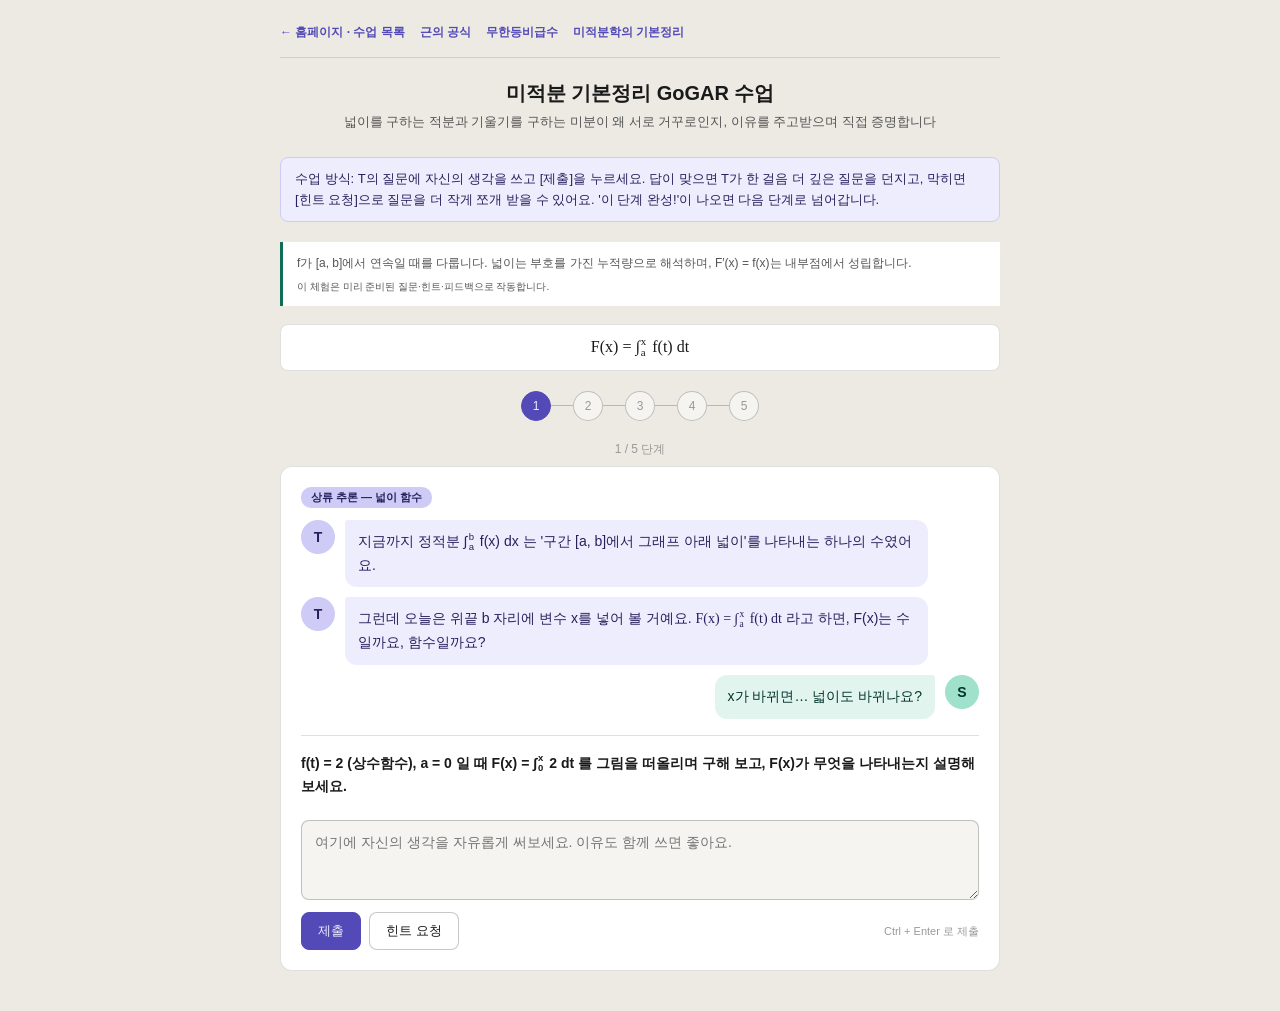
==== gogar/ftc-lesson.html @ f4db6a4e "Add series and calculus GoGAR lessons Keep the quadratic formula and replace the AM-GM homepage case" ====
<!DOCTYPE html>
<html lang="ko">
<head>
<meta charset="UTF-8">
<meta http-equiv="Content-Type" content="text/html; charset=UTF-8">
<meta name="viewport" content="width=device-width, initial-scale=1.0">
<title>&#xBBF8;&#xC801;&#xBD84; &#xAE30;&#xBCF8;&#xC815;&#xB9AC; GoGAR</title>
<style>
*{box-sizing:border-box;margin:0;padding:0}
:root{
--bg:#fff;--bg2:#f5f4f0;--bg3:#eceae3;
--text:#1a1a1a;--text2:#555;--text3:#999;
--b:rgba(0,0,0,.12);--b2:rgba(0,0,0,.22);
--p0:#EEEDFE;--p1:#CECBF6;--p2:#534AB7;--p3:#26215C;
--t0:#E1F5EE;--t1:#9FE1CB;--t2:#0F6E56;--t3:#04342C;
--c0:#FAECE7;--c1:#F5C4B3;--c2:#993C1D;
--a0:#FAEEDA;--a1:#FAC775;--a2:#633806;
--r:8px;--rl:12px
}
@media(prefers-color-scheme:dark){
:root{
--bg:#1e1e1e;--bg2:#2a2a2a;--bg3:#333;
--text:#f0f0f0;--text2:#aaa;--text3:#666;
--b:rgba(255,255,255,.1);--b2:rgba(255,255,255,.22);
--p0:#26215C;--p1:#3C3489;--p2:#AFA9EC;--p3:#EEEDFE;
--t0:#04342C;--t1:#085041;--t2:#5DCAA5;--t3:#E1F5EE;
--c0:#4A1B0C;--c1:#712B13;--c2:#F0997B;
--a0:#412402;--a1:#633806;--a2:#FAC775
}}
body{font-family:-apple-system,BlinkMacSystemFont,'Segoe UI','Apple SD Gothic Neo','Malgun Gothic',sans-serif;background:var(--bg3);color:var(--text);min-height:100vh;padding:1.5rem 1rem}
.wrap{max-width:720px;margin:0 auto}
.site-links{display:flex;flex-wrap:wrap;gap:8px 15px;padding:0 0 16px;margin-bottom:22px;border-bottom:1px solid var(--b);font-size:12px}
.site-links a{color:var(--p2);text-decoration:none;font-weight:600}
.site-links a:hover{text-decoration:underline}
.lesson-context{margin-bottom:18px;padding:11px 14px;border-left:3px solid var(--t2);background:var(--bg);color:var(--text2);font-size:12px;line-height:1.7}
.lesson-context small{display:block;margin-top:5px;color:var(--text2)}
.hdr{text-align:center;margin-bottom:1.5rem}
.hdr h1{font-size:20px;font-weight:600}
.hdr p{font-size:13px;color:var(--text2);margin-top:5px;line-height:1.6}
.info{background:var(--p0);border:.5px solid var(--p1);border-radius:var(--r);padding:10px 14px;margin-bottom:1.25rem;font-size:13px;color:var(--p3);line-height:1.65}
.fbox{background:var(--bg);border:.5px solid var(--b);border-radius:var(--r);padding:11px 14px;margin-bottom:1.25rem;text-align:center;font-size:16px;font-family:'Cambria Math','STIX Two Math','Times New Roman',serif;color:var(--text)}
.snav{display:flex;margin-bottom:1.25rem;justify-content:center;align-items:center}
.sdot{width:30px;height:30px;border-radius:50%;border:.5px solid var(--b2);display:flex;align-items:center;justify-content:center;font-size:12px;color:var(--text3);background:var(--bg2);flex-shrink:0;transition:all .2s}
.sdot.cur{background:#534AB7;color:#EEEDFE;border-color:#534AB7}
.sdot.done{background:#0F6E56;color:#E1F5EE;border-color:#0F6E56;cursor:pointer}
.sline{width:22px;height:1px;background:var(--b2)}
.sbadge{font-size:12px;color:var(--text3);text-align:center;margin-bottom:.5rem}
.card{background:var(--bg);border:.5px solid var(--b);border-radius:var(--rl);padding:1.25rem;margin-bottom:1rem}
.tag{display:inline-block;font-size:11px;padding:3px 10px;border-radius:10px;margin-bottom:12px;font-weight:600}
.up{background:var(--p1);color:var(--p3)}
.dn{background:var(--t1);color:var(--t3)}
.ic{background:var(--c1);color:var(--c2)}
.en{background:var(--a1);color:var(--a2)}
.brow{display:flex;gap:10px;align-items:flex-start;margin-bottom:10px}
.brow.r{flex-direction:row-reverse}
.av{width:34px;height:34px;border-radius:50%;display:flex;align-items:center;justify-content:center;font-size:14px;font-weight:700;flex-shrink:0}
.av.t{background:var(--p1);color:var(--p3)}
.av.s{background:var(--t1);color:var(--t3)}
.bb{max-width:86%;padding:10px 13px;border-radius:12px;font-size:14px;line-height:1.7}
.bb.t{background:var(--p0);color:var(--p3);border-top-left-radius:3px}
.bb.s{background:var(--t0);color:var(--t3);border-top-right-radius:3px}
.m{font-family:'Cambria Math','STIX Two Math','Times New Roman',serif;white-space:nowrap}
.ig{display:inline-flex;align-items:center;white-space:nowrap}
.lim{display:inline-flex;flex-direction:column;font-size:.68em;line-height:1.05;margin:0 2px 0 1px;text-align:left}
hr{border:none;border-top:.5px solid var(--b);margin:1rem 0}
.ql{font-size:14px;font-weight:600;color:var(--text);margin-bottom:10px;line-height:1.65}
.clog{display:flex;flex-direction:column;gap:10px;margin-bottom:12px}
.cm{display:flex;gap:8px;align-items:flex-start}
.cm.me{flex-direction:row-reverse}
.cav{width:30px;height:30px;border-radius:50%;display:flex;align-items:center;justify-content:center;font-size:12px;font-weight:700;flex-shrink:0}
.cav.ai{background:var(--p1);color:var(--p3)}
.cav.me{background:var(--t1);color:var(--t3)}
.cb{max-width:86%;padding:9px 13px;border-radius:11px;font-size:13.5px;line-height:1.7;white-space:pre-wrap}
.cb.ai{background:var(--p0);color:var(--p3);border-top-left-radius:3px}
.cb.me{background:var(--t0);color:var(--t3);border-top-right-radius:3px}
.cb.ok{background:var(--t0);color:var(--t2);border:.5px solid var(--t1);border-top-left-radius:3px}
.cb.partial{background:var(--a0);color:var(--a2);border:.5px solid var(--a1);border-top-left-radius:3px}
.cb.miss{background:var(--c0);color:var(--c2);border:.5px solid var(--c1);border-top-left-radius:3px}
.cb.hint{background:var(--bg2);color:var(--text);border:.5px dashed var(--b2);border-top-left-radius:3px}
.cb.typing{color:var(--text3);background:var(--bg2)}
.phase{font-size:12px;color:var(--text3);margin:4px 0 8px}
textarea{width:100%;min-height:80px;font-size:14px;font-family:inherit;color:var(--text);background:var(--bg2);border:.5px solid var(--b2);border-radius:var(--r);padding:10px 13px;resize:vertical;line-height:1.6}
textarea:focus{outline:none;border-color:#7F77DD;box-shadow:0 0 0 2px rgba(83,74,183,.12)}
.brow2{display:flex;gap:8px;margin-top:8px;flex-wrap:wrap;align-items:center}
.kbd{font-size:11px;color:var(--text3);margin-left:auto}
.btn{border:.5px solid var(--b2);border-radius:var(--r);padding:9px 16px;font-size:13px;font-family:inherit;cursor:pointer;transition:all .15s}
.btn:disabled{opacity:.45;cursor:default}
.bp{background:#534AB7;color:#EEEDFE;border-color:#534AB7}
.bp:hover:not(:disabled){background:#3C3489}
.bs{background:var(--bg);color:var(--text)}
.bs:hover:not(:disabled){background:var(--bg2)}
.nrow{margin-top:.25rem;margin-bottom:1rem;display:none;justify-content:flex-end}
.nrow.show{display:flex}
.sum{background:var(--bg);border:.5px solid var(--b);border-radius:var(--rl);padding:1.5rem}
.sum h2{font-size:17px;font-weight:600;margin-bottom:1rem}
.ff{text-align:center;margin:1rem 0 1.25rem;padding:14px;background:var(--p0);border-radius:var(--r);font-size:17px;font-family:'Cambria Math','STIX Two Math','Times New Roman',serif;color:var(--p3);border:.5px solid var(--p1);line-height:1.8}
.si{display:flex;gap:10px;margin-bottom:12px;align-items:flex-start}
.si .tag{flex-shrink:0;margin-bottom:0;min-width:96px;text-align:center}
.st{font-size:13.5px;line-height:1.7}
.note{margin-top:1rem;padding:12px 14px;background:var(--bg2);border-radius:var(--r);border:.5px solid var(--b);font-size:13px;color:var(--text2);line-height:1.7}
.again{margin-top:1rem;display:flex;justify-content:center}
@media(max-width:480px){.si{flex-direction:column;gap:4px}.bb,.cb{max-width:92%}}
</style>
</head>
<body>
<div class="wrap">
<nav class="site-links" aria-label="GoGAR 수업 이동"><a href="index.html#lessons">← 홈페이지 · 수업 목록</a><a href="lesson.html">근의 공식</a><a href="series-lesson.html">무한등비급수</a><a href="ftc-lesson.html">미적분학의 기본정리</a></nav>
<div class="hdr"><h1 id="title"></h1><p id="subtitle"></p></div>
<div class="info" id="info"></div>
<div class="lesson-context">f가 [a, b]에서 연속일 때를 다룹니다. 넓이는 부호를 가진 누적량으로 해석하며, F′(x) = f(x)는 내부점에서 성립합니다.<small>이 체험은 미리 준비된 질문·힌트·피드백으로 작동합니다.</small></div>
<div class="fbox" id="fdisp"></div>
<div class="snav" id="snav"></div>
<div id="main"></div>
</div>
<script>
var T={
title:"\uBBF8\uC801\uBD84 \uAE30\uBCF8\uC815\uB9AC GoGAR \uC218\uC5C5",
subtitle:"\uB113\uC774\uB97C \uAD6C\uD558\uB294 \uC801\uBD84\uACFC \uAE30\uC6B8\uAE30\uB97C \uAD6C\uD558\uB294 \uBBF8\uBD84\uC774 \uC65C \uC11C\uB85C \uAC70\uAFB8\uB85C\uC778\uC9C0, \uC774\uC720\uB97C \uC8FC\uACE0\uBC1B\uC73C\uBA70 \uC9C1\uC811 \uC99D\uBA85\uD569\uB2C8\uB2E4",
info:"\uC218\uC5C5 \uBC29\uC2DD: T\uC758 \uC9C8\uBB38\uC5D0 \uC790\uC2E0\uC758 \uC0DD\uAC01\uC744 \uC4F0\uACE0 [\uC81C\uCD9C]\uC744 \uB204\uB974\uC138\uC694. \uB2F5\uC774 \uB9DE\uC73C\uBA74 T\uAC00 \uD55C \uAC78\uC74C \uB354 \uAE4A\uC740 \uC9C8\uBB38\uC744 \uB358\uC9C0\uACE0, \uB9C9\uD788\uBA74 [\uD78C\uD2B8 \uC694\uCCAD]\uC73C\uB85C \uC9C8\uBB38\uC744 \uB354 \uC791\uAC8C \uCABC\uAC1C \uBC1B\uC744 \uC218 \uC788\uC5B4\uC694. '\uC774 \uB2E8\uACC4 \uC644\uC131!'\uC774 \uB098\uC624\uBA74 \uB2E4\uC74C \uB2E8\uACC4\uB85C \uB118\uC5B4\uAC11\uB2C8\uB2E4.",
final:"d/dx \u222B[a,x] f(t) dt = f(x)<br>\u222B[a,b] f(x) dx = G(b) \u2212 G(a)<br><span style=\"font-size:14px\">(f\uB294 \uC5F0\uC18D\uD568\uC218, G\uB294 f\uC758 \uC784\uC758\uC758 \uBD80\uC815\uC801\uBD84)</span>",
note:"\uC774 \uC218\uC5C5\uC758 \uB300\uD654 \uC790\uCCB4\uAC00 GoGAR(\uC774\uC720\uB97C \uC8FC\uACE0\uBC1B\uB294 \uAC8C\uC784)\uC600\uC5B4\uC694. \uB113\uC774 \uD568\uC218\uB77C\uB294 \uC815\uC758\uC5D0\uC11C \uCD9C\uBC1C\uD558\uACE0(\uC0C1\uB958 \uCD94\uB860), \uB760\uC758 \uB113\uC774\uC640 \uADF9\uD55C\uC73C\uB85C F\u2032(x) = f(x)\uB97C \uC774\uB04C\uC5B4\uB0B4\uACE0(\uD558\uB958 \uCD94\uB860), \uADF8\uB7F4\uB4EF\uD558\uC9C0\uB9CC \uD2C0\uB9B0 \uACC4\uC0B0\uC744 \uAC00\uB824\uB0B4\uACE0(\uC591\uB9BD \uBD88\uAC00\uB2A5), \uC6B0\uB9AC\uAC00 \uB298 \uC4F0\uB358 'G(b) \u2212 G(a)' \uACC4\uC0B0\uC774 \uC65C \uC815\uB2F9\uD55C\uC9C0 \uC2A4\uC2A4\uB85C \uC124\uBA85\uD558\uB294(\uC790\uACA9 \uBD80\uC5EC) \uACFC\uC815 \uC804\uCCB4\uAC00 \uC218\uD559\uC801 \uC774\uD574\uC758 \uC99D\uAC70\uC785\uB2C8\uB2E4.",
steps:[

/* ---------- 1 ---------- */
{tag:"up",tagTxt:"\uC0C1\uB958 \uCD94\uB860 \u2014 \uB113\uC774 \uD568\uC218",
formula:"F(x) = \u222B[a,x] f(t) dt",
bubbles:[
{r:"t",txt:"\uC9C0\uAE08\uAE4C\uC9C0 \uC815\uC801\uBD84 \u222B[a,b] f(x) dx \uB294 '\uAD6C\uAC04 [a, b]\uC5D0\uC11C \uADF8\uB798\uD504 \uC544\uB798 \uB113\uC774'\uB97C \uB098\uD0C0\uB0B4\uB294 \uD558\uB098\uC758 \uC218\uC600\uC5B4\uC694."},
{r:"t",txt:"\uADF8\uB7F0\uB370 \uC624\uB298\uC740 \uC704\uB05D b \uC790\uB9AC\uC5D0 \uBCC0\uC218 x\uB97C \uB123\uC5B4 \uBCFC \uAC70\uC608\uC694. <span class='m'>F(x) = \u222B[a,x] f(t) dt</span> \uB77C\uACE0 \uD558\uBA74, F(x)\uB294 \uC218\uC77C\uAE4C\uC694, \uD568\uC218\uC77C\uAE4C\uC694?"},
{r:"s",txt:"x\uAC00 \uBC14\uB00C\uBA74\u2026 \uB113\uC774\uB3C4 \uBC14\uB00C\uB098\uC694?"}],
q:"f(t) = 2 (\uC0C1\uC218\uD568\uC218), a = 0 \uC77C \uB54C F(x) = \u222B[0,x] 2 dt \uB97C \uADF8\uB9BC\uC744 \uB5A0\uC62C\uB9AC\uBA70 \uAD6C\uD574 \uBCF4\uACE0, F(x)\uAC00 \uBB34\uC5C7\uC744 \uB098\uD0C0\uB0B4\uB294\uC9C0 \uC124\uBA85\uD574\uBCF4\uC138\uC694.",
good:{need:2,groups:[
 {kw:["2x","2*x","x*2","2\uBC30"],
  lack:"F(x)\uAC00 \uBB34\uC5C7\uC744 \uB73B\uD558\uB294\uC9C0\uB294 \uC798 \uC124\uBA85\uD588\uC5B4\uC694. \uADF8\uB7FC f(t) = 2\uC77C \uB54C 0\uBD80\uD130 x\uAE4C\uC9C0\uC758 \uB113\uC774\uB97C \uC9C1\uC811 \uC2DD\uC73C\uB85C \uAD6C\uD558\uBA74 \uC5BC\uB9C8\uC778\uAC00\uC694? (\uAC00\uB85C x, \uC138\uB85C 2\uC778 \uC9C1\uC0AC\uAC01\uD615!)"},
 {kw:["\uB113\uC774","\uBA74\uC801","x\uAE4C\uC9C0","x\uC5D0\uB530\uB77C","x\uAC00\uBCC0","x\uAC00\uBC14\uB00C","\uD568\uC218","\uC9C1\uC0AC\uAC01\uD615","\uB204\uC801"],
  lack:"F(x) = 2x \uACC4\uC0B0\uC740 \uB9DE\uC544\uC694! \uADF8\uB7F0\uB370 \uC774 2x\uB294 \uADF8\uB9BC\uC5D0\uC11C \uBB34\uC5C7\uC744 \uB73B\uD558\uB098\uC694? \uADF8\uB9AC\uACE0 x\uAC00 \uBC14\uB00C\uBA74 F(x)\uB294 \uC5B4\uB5BB\uAC8C \uB418\uB098\uC694?"}],
 ok:"\uC815\uD655\uD574\uC694! F(x) = 2x \uC774\uACE0, F(x)\uB294 'a\uBD80\uD130 x\uAE4C\uC9C0 \uADF8\uB798\uD504 \uC544\uB798 \uB113\uC774'\uB97C x\uC5D0 \uB530\uB77C \uC54C\uB824 \uC8FC\uB294 <b>\uB113\uC774 \uD568\uC218</b>\uC608\uC694."},
miss:["y = 2 \uADF8\uB798\uD504\uB97C \uADF8\uB824 \uBCF4\uC138\uC694. t = 0\uBD80\uD130 t = x\uAE4C\uC9C0 \uADF8\uB798\uD504 \uC544\uB798 \uBD80\uBD84\uC740 \uC5B4\uB5A4 \uB3C4\uD615\uC774\uC8E0? \uAC00\uB85C\uC640 \uC138\uB85C\uB294?",
"x = 1\uC774\uBA74 \uB113\uC774\uB294? x = 3\uC774\uBA74? x\uAC00 \uBC14\uB014 \uB54C\uB9C8\uB2E4 \uB113\uC774\uAC00 \uB2EC\uB77C\uC9C4\uB2E4\uBA74, F\uB294 x\uC758 \uBB34\uC5C7\uC774\uB77C\uACE0 \uD560 \uC218 \uC788\uC744\uAE4C\uC694?"],
hints:["\uC791\uC740 \uC9C8\uBB38 1: y = 2 \uADF8\uB798\uD504 \uC544\uB798, t = 0\uBD80\uD130 t = 1\uAE4C\uC9C0\uC758 \uB113\uC774\uB294? t = 3\uAE4C\uC9C0\uB294?",
"\uC791\uC740 \uC9C8\uBB38 2: \uADF8\uB807\uB2E4\uBA74 t = 0\uBD80\uD130 t = x\uAE4C\uC9C0\uC758 \uB113\uC774\uB294 x\uB97C \uC368\uC11C \uC5B4\uB5BB\uAC8C \uB098\uD0C0\uB0BC\uAE4C\uC694?",
"\uC791\uC740 \uC9C8\uBB38 3: \uADF8 \uAC12\uC740 x\uAC00 \uBC14\uB00C\uBA74 \uD568\uAED8 \uBC14\uB00C\uB098\uC694? \uADF8\uB807\uB2E4\uBA74 F\uB294 x\uC758 \u25CB\u25CB\uC608\uC694. \uADF8\uB9AC\uACE0 \uADF8 \uAC12\uC740 \uADF8\uB9BC\uC5D0\uC11C \uBB34\uC5C7\uC774\uC8E0?"],
follow:{q:"\uADF8\uB7F0\uB370 F(x) = 2x \uB97C \uBBF8\uBD84\uD558\uBA74 \uBB34\uC5C7\uC774 \uB098\uC624\uB098\uC694? \uC6D0\uB798 \uD568\uC218 f\uC640 \uBE44\uAD50\uD558\uBA74 \uBB54\uAC00 \uB208\uC5D0 \uB744\uC9C0 \uC54A\uB098\uC694?",
 need:1,groups:[{kw:["2","f(x)","f\uC640\uAC19","\uC6D0\uB798\uD568\uC218","\uAC19\uB2E4","\uAC19\uC544","\uB611\uAC19"]}],
 ok:"\uBC14\uB85C \uADF8\uAC70\uC608\uC694! F\u2032(x) = 2 = f(x). \uB113\uC774 \uD568\uC218\uB97C \uBBF8\uBD84\uD588\uB354\uB2C8 \uC6D0\uB798 \uD568\uC218\uAC00 \uB098\uC654\uC5B4\uC694. \uC6B0\uC5F0\uC77C\uAE4C\uC694? \uB2E4\uC74C \uB2E8\uACC4\uBD80\uD130 \uC774 '\uC6B0\uC5F0'\uC774 \uC5B8\uC81C\uB098 \uC131\uB9BD\uD558\uB294 \uC774\uC720\uB97C \uCC3E\uC544\uBCFC\uAC8C\uC694.",
 miss:"F(x) = 2x \uB97C x\uC5D0 \uB300\uD574 \uBBF8\uBD84\uD558\uBA74 \uC5BC\uB9C8\uC778\uAC00\uC694? \uADF8 \uAC12\uC744 f(t) = 2 \uC640 \uBE44\uAD50\uD574 \uBCF4\uC138\uC694."},
sum:"F(x) = \u222B[a,x] f(t) dt \uB294 x\uC5D0 \uB530\uB77C \uBCC0\uD558\uB294 <b>\uB113\uC774 \uD568\uC218</b>. f = 2\uC77C \uB54C F(x) = 2x, F\u2032(x) = 2 = f(x)."},

/* ---------- 2 ---------- */
{tag:"up",tagTxt:"\uC0C1\uB958 \uCD94\uB860 \u2014 \uB113\uC774\uC758 \uC99D\uAC00\uB7C9",
formula:"F(x + h) \u2212 F(x) = ?",
bubbles:[
{r:"t",txt:"F\u2032(x)\uAC00 f(x)\uC640 \uAC19\uC740 \uC774\uC720\uB97C \uCC3E\uC73C\uB824\uBA74 \uBBF8\uBD84\uC758 \uC815\uC758\uB85C \uB3CC\uC544\uAC00\uC57C \uD574\uC694. <span class='m'>F\u2032(x) = lim<sub>h\u21920</sub> [F(x + h) \u2212 F(x)] / h</span> \uC600\uC8E0."},
{r:"t",txt:"\uADF8\uB7EC\uB2C8\uAE4C \uBD84\uC790 F(x + h) \u2212 F(x) \uAC00 \uBB34\uC5C7\uC778\uC9C0\uBD80\uD130 \uC54C\uC544\uC57C \uD574\uC694. F(x + h)\uB294 a\uBD80\uD130 x + h\uAE4C\uC9C0\uC758 \uB113\uC774, F(x)\uB294 a\uBD80\uD130 x\uAE4C\uC9C0\uC758 \uB113\uC774\uC608\uC694."}],
q:"F(x + h) \u2212 F(x) \uB294 \uADF8\uB9BC\uC5D0\uC11C \uC5B4\uB5A4 \uBD80\uBD84\uC758 \uB113\uC774\uC778\uC9C0, \uC815\uC801\uBD84 \uAE30\uD638\uB85C\uB294 \uC5B4\uB5BB\uAC8C \uC4F8 \uC218 \uC788\uB294\uC9C0 \uC124\uBA85\uD574\uBCF4\uC138\uC694. (h > 0 \uC774\uB77C\uACE0 \uC0DD\uAC01\uD558\uC138\uC694.)",
good:{need:2,groups:[
 {kw:["x\uBD80\uD130x+h","x\uC5D0\uC11Cx+h","x~x+h","[x,x+h]","x\uC640x+h\uC0AC\uC774","x,x+h","x\uC5D0\uC11C\uBD80\uD130x+h","x+h\uAE4C\uC9C0","x\uC5D0\uC11Cx+h\uAE4C\uC9C0","\u222B[x,x+h]","\uD3EDh","\uD3ED\uC774h","\uB108\uBE44h","\uB108\uBE44\uAC00h","\uAC00\uB85Ch","\uAC00\uB85C\uAC00h"],
  lack:"\uB113\uC774\uC758 '\uCC28\uC774'\uB77C\uB294 \uAC74 \uB9DE\uC544\uC694. \uADF8 \uCC28\uC774\uB294 \uC815\uD655\uD788 t\uAC00 \uC5B4\uB514\uBD80\uD130 \uC5B4\uB514\uAE4C\uC9C0\uC778 \uBD80\uBD84\uC778\uAC00\uC694?"},
 {kw:["\uB113\uC774","\uBA74\uC801","\uB760","\uC870\uAC01","\uC9C1\uC0AC\uAC01\uD615","\uCC28\uC774","\uC99D\uAC00","\uB298\uC5B4\uB09C","\uBD80\uBD84"],
  lack:"\uAD6C\uAC04\uC740 \uC815\uD655\uD574\uC694! \uADF8 \uAD6C\uAC04\uC5D0\uC11C \uC774 \uAC12\uC774 \uADF8\uB9BC\uC758 \uBB34\uC5C7(\uADF8\uB798\uD504 \uC544\uB798 \u25CB\u25CB)\uC778\uC9C0\uB3C4 \uD568\uAED8 \uB9D0\uD574\uBCF4\uC138\uC694."}],
 ok:"\uD6CC\uB96D\uD574\uC694! <span class='m'>F(x + h) \u2212 F(x) = \u222B[x,x+h] f(t) dt</span>, \uC989 x\uBD80\uD130 x + h\uAE4C\uC9C0 \uD3ED\uC774 h\uC778 \uC587\uC740 \uB760\uC758 \uB113\uC774\uC608\uC694."},
miss:["\uD070 \uB113\uC774(a\uBD80\uD130 x + h\uAE4C\uC9C0)\uC5D0\uC11C \uC791\uC740 \uB113\uC774(a\uBD80\uD130 x\uAE4C\uC9C0)\uB97C \uBE7C\uBA74 \uC5B4\uB5A4 \uBD80\uBD84\uC774 \uB0A8\uB098\uC694? \uADF8\uB9BC\uC5D0\uC11C \uC0C9\uCE60\uD574 \uBCF4\uC138\uC694.",
"\u222B[a,x+h] f(t) dt = \u222B[a,x] f(t) dt + \u222B[x,x+h] f(t) dt \uB77C\uB294 \uC815\uC801\uBD84\uC758 \uC131\uC9C8\uC744 \uB5A0\uC62C\uB824 \uBCF4\uC138\uC694."],
hints:["\uC791\uC740 \uC9C8\uBB38 1: a\uBD80\uD130 x + h\uAE4C\uC9C0\uC758 \uB113\uC774\uB97C '[a, x] \uBD80\uBD84'\uACFC '\uB098\uBA38\uC9C0 \uBD80\uBD84'\uC73C\uB85C \uB098\uB204\uBA74, \uB098\uBA38\uC9C0 \uBD80\uBD84\uC740 \uC5B4\uB514\uC778\uAC00\uC694?",
"\uC791\uC740 \uC9C8\uBB38 2: \uADF8 \uB098\uBA38\uC9C0 \uBD80\uBD84\uC740 \uAC00\uB85C \uAE38\uC774\uAC00 \uC5BC\uB9C8\uC778 '\uC587\uC740 \uB760'\uC778\uAC00\uC694?",
"\uC791\uC740 \uC9C8\uBB38 3: \uADF8 \uB760\uC758 \uB113\uC774\uB97C \uC815\uC801\uBD84 \uAE30\uD638\uB85C \uC4F0\uBA74 \u222B[?,?] f(t) dt \uC608\uC694. \uC544\uB798\uB05D\uACFC \uC704\uB05D\uC740?"],
follow:{q:"\uADF8\uB7EC\uBA74 [F(x + h) \u2212 F(x)] / h \uB294 '\uB760\uC758 \uB113\uC774 \u00F7 \uB760\uC758 \uD3ED'\uC774\uC5D0\uC694. \uB113\uC774\uB97C \uD3ED\uC73C\uB85C \uB098\uB208 \uAC12\uC740 \uADF8 \uB760\uB97C \uAC19\uC740 \uB113\uC774\uC758 \uC9C1\uC0AC\uAC01\uD615\uC73C\uB85C \uBC14\uAFC0 \uB54C \uBB34\uC5C7\uC5D0 \uD574\uB2F9\uD560\uAE4C\uC694?",
 need:1,groups:[{kw:["\uB192\uC774","\uC138\uB85C","\uD3C9\uADE0","f(x)","\uD568\uC22B\uAC12","\uD568\uC218\uAC12"]}],
 ok:"\uB9DE\uC544\uC694! \uB113\uC774 \u00F7 \uD3ED = <b>\uD3C9\uADE0 \uB192\uC774</b>\uC608\uC694. \uC774\uC81C \uC9C8\uBB38\uC740 'h \u2192 0 \uC77C \uB54C \uC774 \uD3C9\uADE0 \uB192\uC774\uAC00 \uC5B4\uB514\uB85C \uAC00\uB294\uAC00'\uB85C \uBC14\uB00C\uC5C8\uC5B4\uC694.",
 miss:"\uC9C1\uC0AC\uAC01\uD615\uC758 \uB113\uC774 = \uAC00\uB85C \u00D7 \uC138\uB85C \uC608\uC694. \uB113\uC774\uB97C \uAC00\uB85C(\uD3ED h)\uB85C \uB098\uB204\uBA74 \uBB34\uC5C7\uC774 \uB098\uC624\uC8E0?"},
sum:"F(x + h) \u2212 F(x) = \u222B[x,x+h] f(t) dt (\uD3ED h\uC778 \uB760\uC758 \uB113\uC774). \uC774\uB97C h\uB85C \uB098\uB204\uBA74 \uB760\uC758 <b>\uD3C9\uADE0 \uB192\uC774</b>."},

/* ---------- 3 ---------- */
{tag:"dn",tagTxt:"\uD558\uB958 \uCD94\uB860 \u2014 \uB760\uB97C \uD55C\uC5C6\uC774 \uC587\uAC8C",
formula:"F\u2032(x) = lim<sub>h\u21920</sub> (1/h) \u222B[x,x+h] f(t) dt",
bubbles:[
{r:"t",txt:"\uAD6C\uAC04 [x, x + h]\uC5D0\uC11C f\uC758 \uCD5C\uC19F\uAC12\uC744 m, \uCD5C\uB313\uAC12\uC744 M\uC774\uB77C \uD574 \uBCFC\uAC8C\uC694. \uADF8\uB7EC\uBA74 \uB760\uC758 \uB113\uC774\uB294 \uB192\uC774 m\uC778 \uC9C1\uC0AC\uAC01\uD615\uBCF4\uB2E4 \uD06C\uAC70\uB098 \uAC19\uACE0, \uB192\uC774 M\uC778 \uC9C1\uC0AC\uAC01\uD615\uBCF4\uB2E4 \uC791\uAC70\uB098 \uAC19\uC544\uC694."},
{r:"t",txt:"\uC2DD\uC73C\uB85C \uC4F0\uBA74 <span class='m'>m\u00B7h \u2264 \u222B[x,x+h] f(t) dt \u2264 M\u00B7h</span>, \uAC01 \uBCC0\uC744 h\uB85C \uB098\uB204\uBA74 <span class='m'>m \u2264 [F(x + h) \u2212 F(x)] / h \u2264 M</span> \uC774\uC5D0\uC694."},
{r:"s",txt:"h\uB97C 0\uC73C\uB85C \uBCF4\uB0B4\uBA74 m\uC774\uB791 M\uC740 \uC5B4\uB5BB\uAC8C \uB418\uB294 \uAC70\uC8E0?"}],
q:"f\uAC00 \uC5F0\uC18D\uD568\uC218\uC77C \uB54C h \u2192 0 \uC774\uBA74 m\uACFC M\uC774 \uC5B4\uB514\uB85C \uAC00\uB294\uC9C0, \uADF8\uB9AC\uACE0 \uADF8 \uACB0\uACFC F\u2032(x)\uAC00 \uBB34\uC5C7\uC774 \uB418\uB294\uC9C0 \uC124\uBA85\uD574\uBCF4\uC138\uC694.",
good:{need:2,groups:[
 {kw:["f(x)\uB85C","f(x)\uC5D0","\uB458\uB2E4f(x)","\uBAA8\uB450f(x)","\uAC19\uC544\uC838","\uAC19\uC544\uC9C0","\uAC19\uC740\uAC12","\uAD6C\uAC04\uC774\uC904","\uD55C\uC810","\uC810x","x\uB85C\uBAA8","\uBAA8\uC778","\uBAA8\uC774"],
  lack:"\uACB0\uB860\uC740 \uB9DE\uC544\uC694. \uADF8\uB7F0\uB370 '\uC65C' \uADF8\uB7F0\uC9C0\uAC00 \uC911\uC694\uD574\uC694. \uAD6C\uAC04 [x, x + h]\uAC00 \uC810\uC810 \uC881\uC544\uC9C0\uBA74 \uADF8 \uC548\uC758 \uCD5C\uC19F\uAC12 m\uACFC \uCD5C\uB313\uAC12 M\uC740 \uAC01\uAC01 \uC5B4\uB5A4 \uAC12\uC5D0 \uAC00\uAE4C\uC6CC\uC9C0\uB098\uC694?"},
 {kw:["f'(x)=f(x)","f'(x)\uB294f(x)","f'(x)\uAC00f(x)","\uBBF8\uBD84\uD558\uBA74f","\uBBF8\uBD84\uACC4\uC218\uB294f","\uB3C4\uD568\uC218\uB294f","\uB07C\uC778","\uB07C\uC5B4","\uC0CC\uB4DC\uC704\uCE58","\uC0AC\uC774\uC5D0","\uC870\uC784"],
  lack:"m\uACFC M\uC774 f(x)\uB85C \uAC04\uB2E4\uB294 \uAC74 \uC815\uD655\uD574\uC694! \uADF8\uB7EC\uBA74 \uADF8 \uB458 \uC0AC\uC774\uC5D0 \uB07C\uC5B4 \uC788\uB294 [F(x + h) \u2212 F(x)] / h \uB294 \uC5B4\uB514\uB85C \uAC08 \uC218\uBC16\uC5D0 \uC5C6\uC8E0? F\u2032(x)\uC5D0 \uB300\uD55C \uACB0\uB860\uAE4C\uC9C0 \uB9D0\uD574 \uBCF4\uC138\uC694."}],
 partial:{kw:["\uC5F0\uC18D","h\u21920","h->0","0\uC73C\uB85C","\uC791\uC544","\uC881\uC544","\uC587\uC544"],msg:"\uC88B\uC740 \uAD00\uCC30\uC774\uC5D0\uC694. \uAD6C\uAC04\uC774 \uC881\uC544\uC9C4\uB2E4\uB294 \uAC74 \uB9DE\uC544\uC694. \uADF8\uB807\uB2E4\uBA74 \uADF8 \uC881\uC740 \uAD6C\uAC04 \uC548\uC758 \uAC00\uC7A5 \uB0AE\uC740 \uB192\uC774 m\uACFC \uAC00\uC7A5 \uB192\uC740 \uB192\uC774 M\uC740 \uACB0\uAD6D \uC5B4\uB5A4 \uD55C \uAC12\uC5D0 \uBAA8\uC774\uAC8C \uB420\uAE4C\uC694?"},
 ok:"\uC644\uBCBD\uD574\uC694! \uAD6C\uAC04\uC774 \uD55C \uC810 x\uB85C \uC904\uC5B4\uB4E4\uBA74 \uC5F0\uC18D\uC131 \uB54C\uBB38\uC5D0 m\uACFC M\uC774 \uBAA8\uB450 f(x)\uB85C \uAC00\uACE0, \uADF8 \uC0AC\uC774\uC5D0 \uB07C\uC778 \uD3C9\uADE0 \uB192\uC774\uB3C4 f(x)\uB85C \uAC08 \uC218\uBC16\uC5D0 \uC5C6\uC5B4\uC694. \uB530\uB77C\uC11C <span class='m'>F\u2032(x) = f(x)</span>!"},
miss:["h\uAC00 \uC544\uC8FC \uC791\uC544\uC9C0\uBA74 \uAD6C\uAC04 [x, x + h]\uB294 \uAC70\uC758 \uC810 x \uD558\uB098\uAC00 \uB3FC\uC694. \uADF8 '\uC810' \uADFC\uCC98\uC5D0\uC11C f\uC758 \uAC12\uC740 \uB300\uB7B5 \uC5BC\uB9C8\uC778\uAC00\uC694?",
"m \u2264 (\uD3C9\uADE0 \uB192\uC774) \u2264 M \uC5D0\uC11C m\uACFC M\uC774 \uAC19\uC740 \uAC12\uC73C\uB85C \uBAA8\uC774\uBA74, \uAC00\uC6B4\uB370 \uAC12\uC740 \uC5B4\uB5BB\uAC8C \uB420\uAE4C\uC694?"],
hints:["\uC791\uC740 \uC9C8\uBB38 1: h\uAC00 0\uC5D0 \uAC00\uAE4C\uC6CC\uC9C0\uBA74 \uAD6C\uAC04 [x, x + h]\uB294 \uC5B4\uB5BB\uAC8C \uB418\uB098\uC694?",
"\uC791\uC740 \uC9C8\uBB38 2: f\uAC00 \uC5F0\uC18D\uC774\uBA74, x\uC5D0 \uC544\uC8FC \uAC00\uAE4C\uC6B4 t\uC5D0\uC11C f(t)\uB294 \uBB34\uC5C7\uC5D0 \uAC00\uAE5D\uB098\uC694? \uADF8\uB807\uB2E4\uBA74 m\uACFC M\uC740?",
"\uC791\uC740 \uC9C8\uBB38 3: m \u2264 [F(x + h) \u2212 F(x)] / h \u2264 M \uC5D0\uC11C \uC591\uCABD\uC774 \uBAA8\uB450 f(x)\uB85C \uAC00\uBA74, \uAC00\uC6B4\uB370\uB294? \uADF8\uAC8C \uBC14\uB85C F\u2032(x)\uC608\uC694."],
follow:{q:"\uADF8\uB7F0\uB370 \uC774 \uB17C\uC99D\uC5D0\uC11C 'f\uAC00 \uC5F0\uC18D'\uC774\uB77C\uB294 \uC870\uAC74\uC740 \uC5B4\uB514\uC5D0 \uC4F0\uC600\uB098\uC694? \uC5F0\uC18D\uC774 \uC544\uB2C8\uB77C\uBA74 \uC5B4\uB5A4 \uBB38\uC81C\uAC00 \uC0DD\uAE38 \uC218 \uC788\uC744\uAE4C\uC694?",
 need:1,groups:[{kw:["m\uACFCm","\uCD5C\uC19F\uAC12","\uCD5C\uB313\uAC12","\uB04A","\uC810\uD504","\uD280","\uBAA8\uC774\uC9C0\uC54A","\uBAA8\uC774\uC9C0\uC54A\uC744","f(x)\uB85C\uAC00\uC9C0\uC54A","f(x)\uB85C\uC548","\uB2E4\uB97C\uC218","\uB2EC\uB77C\uC9C8","\uAC19\uC9C0\uC54A","\uD55C\uAC12\uC73C\uB85C"]}],
 ok:"\uC815\uD655\uD574\uC694! \uC5F0\uC18D\uC131\uC740 'm\uACFC M\uC774 f(x)\uB85C \uBAA8\uC778\uB2E4'\uB294 \uBD80\uBD84\uC5D0 \uC4F0\uC600\uC5B4\uC694. \uADF8\uB798\uD504\uAC00 x\uC5D0\uC11C \uB04A\uACA8 \uC788\uC73C\uBA74 \uC67C\uCABD\uACFC \uC624\uB978\uCABD \uB192\uC774\uAC00 \uB2EC\uB77C\uC11C m\uACFC M\uC774 \uD558\uB098\uC758 \uAC12\uC73C\uB85C \uBAA8\uC774\uC9C0 \uC54A\uC744 \uC218 \uC788\uC5B4\uC694. \uADF8\uB798\uC11C \uC815\uB9AC\uC5D0\uB294 'f\uAC00 \uC5F0\uC18D\uC77C \uB54C'\uB77C\uB294 \uC870\uAC74\uC774 \uBD99\uC2B5\uB2C8\uB2E4.",
 miss:"x\uC5D0\uC11C \uADF8\uB798\uD504\uAC00 \uD22D \uB04A\uACA8 \uC704\uB85C \uC810\uD504\uD55C\uB2E4\uACE0 \uC0C1\uC0C1\uD574 \uBCF4\uC138\uC694. \uADF8\uB54C\uB3C4 x \uADFC\uCC98\uC758 \uCD5C\uC19F\uAC12\uACFC \uCD5C\uB313\uAC12\uC774 \uAC19\uC740 \uAC12\uC73C\uB85C \uBAA8\uC77C\uAE4C\uC694?"},
sum:"m\u00B7h \u2264 \u222B[x,x+h] f \u2264 M\u00B7h \uC5D0\uC11C m \u2264 \uD3C9\uADE0 \uB192\uC774 \u2264 M. f\uAC00 \uC5F0\uC18D\uC774\uBA74 m, M \u2192 f(x) \uC774\uBBC0\uB85C <b>F\u2032(x) = f(x)</b>."},

/* ---------- 4 ---------- */
{tag:"ic",tagTxt:"\uC591\uB9BD \uBD88\uAC00\uB2A5 \u2014 \uC798\uBABB\uB41C \uACC4\uC0B0 \uCC3E\uAE30",
formula:"d/dx \u222B[1,x] t\u00B2 dt = x\u00B2 \u2212 1 ???",
bubbles:[
{r:"s",txt:"3\uB2E8\uACC4 \uACB0\uACFC\uB97C \uD655\uC778\uD574 \uBCF4\uB824\uACE0 \uC9C1\uC811 \uACC4\uC0B0\uD574 \uBD24\uC5B4\uC694. <span class='m'>\u222B[1,x] t\u00B2 dt = x\u00B3/3 \u2212 1/3</span> \uC774\uC796\uC544\uC694."},
{r:"s",txt:"\uADF8\uB7F0\uB370 \uC774\uAC78 \uBBF8\uBD84\uD558\uBA74, \uC704\uB05D x\uB97C \uB123\uC740 \uAC83\uC5D0\uC11C \uC544\uB798\uB05D 1\uC744 \uB123\uC740 \uAC78 \uBE7C\uC57C \uD558\uB2C8\uAE4C <b>x\u00B2 \u2212 1\u00B2 = x\u00B2 \u2212 1</b> \uC774 \uB098\uC640\uC694. 3\uB2E8\uACC4\uB300\uB85C\uB77C\uBA74 f(x) = x\u00B2 \uC774\uC5B4\uC57C \uD558\uB294\uB370, \uACB0\uACFC\uAC00 \uB2EC\uB77C\uC694!"},
{r:"t",txt:"\uB450 \uACB0\uB860 'x\u00B2'\uACFC 'x\u00B2 \u2212 1'\uC740 \uB3D9\uC2DC\uC5D0 \uCC38\uC77C \uC218 \uC5C6\uC5B4\uC694. 3\uB2E8\uACC4 \uC99D\uBA85\uC774 \uD2C0\uB838\uC744\uAE4C\uC694, \uC544\uB2C8\uBA74 \uC774 \uACC4\uC0B0 \uC5B4\uB518\uAC00\uC5D0 \uC798\uBABB\uC774 \uC788\uC744\uAE4C\uC694?"}],
q:"x\u00B3/3 \u2212 1/3 \uC744 \uBBF8\uBD84\uD558\uB294 \uACFC\uC815\uC5D0\uC11C \uBB34\uC5C7\uC774 \uC798\uBABB\uB418\uC5C8\uB294\uC9C0, \uC544\uB798\uB05D 1\uC774 \uBBF8\uBD84 \uACB0\uACFC\uC5D0 \uC601\uD5A5\uC744 \uC8FC\uB294\uC9C0 \uC124\uBA85\uD574\uBCF4\uC138\uC694.",
good:{need:2,groups:[
 {kw:["\uC0C1\uC218","-1/3","1/3","\uBBF8\uBD84\uD558\uBA740","0\uC774\uB41C","0\uC774\uB418","0\uC774\uB2E4","0\uC774\uC57C","\uC5C6\uC5B4\uC9C4","\uC0AC\uB77C"],
  lack:"x\u00B2 \u2212 1 \uC774 \uD2C0\uB838\uB2E4\uB294 \uD310\uB2E8\uC740 \uB9DE\uC544\uC694. \uADF8\uB7FC x\u00B3/3 \u2212 1/3 \uC744 \uC2E4\uC81C\uB85C \uD55C \uD56D\uC529 \uBBF8\uBD84\uD574 \uBCF4\uC138\uC694. \u22121/3 \uC740 \uBBF8\uBD84\uD558\uBA74 \uBB34\uC5C7\uC774 \uB418\uB098\uC694?"},
 {kw:["x^2","f(x)","\uD63C\uB3D9","\uD5F7\uAC08","\uC11E","\uB300\uC785","\uB123\uACE0\uBE7C","\uB123\uC5B4\uC11C\uBE7C","\uB450\uBC88","\uC815\uC801\uBD84\uACC4\uC0B0","\uC815\uC801\uBD84\uC744\uACC4\uC0B0"],
  lack:"\u22121/3 \uC774 \uC0C1\uC218\uB77C\uC11C \uBBF8\uBD84\uD558\uBA74 0\uC774 \uB41C\uB2E4\uB294 \uAC74 \uC815\uD655\uD574\uC694! \uADF8\uB7FC \uC62C\uBC14\uB978 \uBBF8\uBD84 \uACB0\uACFC\uB294 \uBB34\uC5C7\uC774\uACE0, \uC774 \uD559\uC0DD\uC740 \uC5B4\uB5A4 \uB450 \uACFC\uC815\uC744 \uD5F7\uAC08\uB9B0 \uAC78\uAE4C\uC694?"}],
 ok:"\uC815\uD655\uD574\uC694! x\u00B3/3 \u2212 1/3 \uC5D0\uC11C \u22121/3 \uC740 \uC0C1\uC218\uB77C \uBBF8\uBD84\uD558\uBA74 0\uC774\uC5D0\uC694. \uC62C\uBC14\uB978 \uACB0\uACFC\uB294 <span class='m'>x\u00B2 = f(x)</span> \uB85C 3\uB2E8\uACC4\uC640 \uC77C\uCE58\uD574\uC694. \uC774 \uD559\uC0DD\uC740 '\uC704\uB05D\u00B7\uC544\uB798\uB05D\uC744 \uB300\uC785\uD574 \uBE7C\uB294' \uC815\uC801\uBD84 \uACC4\uC0B0\uC744 \uBBF8\uBD84 \uB2E8\uACC4\uC5D0\uC11C \uD55C \uBC88 \uB354 \uD574 \uBC84\uB9B0 \uAC70\uC608\uC694."},
miss:["x\u00B3/3 \u2212 1/3 \uC744 \uBBF8\uBD84 \uACF5\uC2DD\uB300\uB85C \uD55C \uD56D\uC529 \uBBF8\uBD84\uD574 \uBCF4\uC138\uC694. (x\u00B3/3)\u2032 = ?, (\u22121/3)\u2032 = ?",
"'\uC704\uB05D\uC744 \uB123\uACE0 \uC544\uB798\uB05D\uC744 \uB123\uC5B4 \uBE7C\uB294 \uAC83'\uC740 \uC815\uC801\uBD84 \uAC12\uC744 \uACC4\uC0B0\uD560 \uB54C \uD558\uB294 \uC77C\uC774\uC5D0\uC694. \uC9C0\uAE08\uC740 \uC774\uBBF8 \uACC4\uC0B0\uB41C \uD568\uC218 x\u00B3/3 \u2212 1/3 \uC744 \uBBF8\uBD84\uD558\uB294 \uC0C1\uD669\uC774\uC5D0\uC694. \uBB34\uC5C7\uC744 \uD574\uC57C \uD560\uAE4C\uC694?"],
hints:["\uC791\uC740 \uC9C8\uBB38 1: (x\u00B3/3)\u2032 \uC740 \uC5BC\uB9C8\uC778\uAC00\uC694?",
"\uC791\uC740 \uC9C8\uBB38 2: \u22121/3 \uC740 x\uAC00 \uBC14\uB00C\uC5B4\uB3C4 \uBCC0\uD558\uB098\uC694? \uBCC0\uD558\uC9C0 \uC54A\uB294 \uC218\uB97C \uBBF8\uBD84\uD558\uBA74?",
"\uC791\uC740 \uC9C8\uBB38 3: \uADF8\uB807\uB2E4\uBA74 \uC62C\uBC14\uB978 \uACB0\uACFC\uB294 \uBB34\uC5C7\uC778\uAC00\uC694? \uC774 \uD559\uC0DD\uC740 '\uBBF8\uBD84'\uACFC \uC815\uC801\uBD84\uC758 \uC5B4\uB5A4 \uACC4\uC0B0\uC744 \uC11E\uC5B4 \uBC84\uB9B0 \uAC78\uAE4C\uC694?"],
follow:{q:"\uADF8\uB807\uB2E4\uBA74 \uC544\uB798\uB05D\uC744 1 \uB300\uC2E0 5\uB85C \uBC14\uAFBC <span class='m'>G(x) = \u222B[5,x] t\u00B2 dt</span> \uB97C \uBBF8\uBD84\uD558\uBA74 \uBB34\uC5C7\uC774 \uB098\uC62C\uAE4C\uC694? \uC544\uB798\uB05D\uC740 \uACB0\uACFC\uC5D0 \uC5B4\uB5A4 \uC601\uD5A5\uC744 \uC8FC\uB098\uC694?",
 need:1,groups:[{kw:["x^2","\uAC19","\uC601\uD5A5\uC5C6","\uC601\uD5A5\uC774\uC5C6","\uC0C1\uAD00\uC5C6","\uC601\uD5A5\uC744\uC8FC\uC9C0\uC54A","\uC601\uD5A5\uC548","\uC0C1\uC218\uB9CC","\uC0C1\uC218\uCC28\uC774"]}],
 ok:"\uB9DE\uC544\uC694! G\u2032(x) = x\u00B2. \uC544\uB798\uB05D\uC744 \uBC14\uAFB8\uBA74 \uB113\uC774 \uD568\uC218\uC5D0 \uC0C1\uC218\uB9CC\uD07C \uCC28\uC774\uAC00 \uC0DD\uAE38 \uBFD0\uC774\uB77C, \uBBF8\uBD84\uD558\uBA74 \uADF8 \uC0C1\uC218\uB294 \uC0AC\uB77C\uC838\uC694. \uC544\uB798\uB05D\uC740 \uB113\uC774\uB97C \uC7AC\uAE30 \uC2DC\uC791\uD558\uB294 '\uCD9C\uBC1C\uC810'\uB9CC \uBC14\uAFC0 \uBFD0, \uB113\uC774\uAC00 \uB298\uC5B4\uB098\uB294 \uC18D\uB3C4\uC5D0\uB294 \uC601\uD5A5\uC744 \uC8FC\uC9C0 \uC54A\uC544\uC694.",
 miss:"\u222B[5,x] t\u00B2 dt = x\u00B3/3 \u2212 125/3 \uC774\uC5D0\uC694. \uC774\uAC78 \uBBF8\uBD84\uD558\uBA74?"},
sum:"d/dx \u222B[1,x] t\u00B2 dt = <b>x\u00B2</b> (x\u00B2 \u2212 1 \uC544\uB2D8). \uC544\uB798\uB05D\uC740 \uC0C1\uC218 \uCC28\uC774\uB9CC \uB9CC\uB4E4\uACE0, \uBBF8\uBD84\uD558\uBA74 \uC0AC\uB77C\uC9C4\uB2E4."},

/* ---------- 5 ---------- */
{tag:"en",tagTxt:"\uC790\uACA9 \uBD80\uC5EC \u2014 \uC815\uC801\uBD84 \uACC4\uC0B0\uC758 \uC815\uB2F9\uD654",
formula:"\u222B[a,b] f(x) dx = G(b) \u2212 G(a)",
bubbles:[
{r:"t",txt:"\uC9C0\uAE08\uAE4C\uC9C0\uC758 \uACB0\uB860: F(x) = \u222B[a,x] f(t) dt \uB294 F\u2032(x) = f(x) \uC774\uBBC0\uB85C f\uC758 \uBD80\uC815\uC801\uBD84(\uC6D0\uC2DC\uD568\uC218) \uC911 \uD558\uB098\uC608\uC694."},
{r:"t",txt:"\uADF8\uB7F0\uB370 \uC6B0\uB9AC\uB294 \uC815\uC801\uBD84\uC744 \uACC4\uC0B0\uD560 \uB54C '\uC544\uBB34 \uBD80\uC815\uC801\uBD84 G'\uB97C \uAD6C\uD574\uC11C G(b) \u2212 G(a)\uB97C \uACC4\uC0B0\uD558\uC796\uC544\uC694. \uC608\uB97C \uB4E4\uC5B4 x\u00B2\uC758 \uBD80\uC815\uC801\uBD84\uC73C\uB85C x\u00B3/3 \uC744 \uC368\uB3C4 \uB418\uACE0 x\u00B3/3 + 7 \uC744 \uC368\uB3C4 \uB418\uC8E0."},
{r:"s",txt:"F \uB9D0\uACE0 \uB2E4\uB978 G\uB97C \uC368\uB3C4 \uB2F5\uC774 \uB611\uAC19\uC740 \uC774\uC720\uAC00 \uBB50\uC608\uC694?"}],
q:"F\uC640 G\uAC00 \uBAA8\uB450 f\uC758 \uBD80\uC815\uC801\uBD84\uC77C \uB54C F\uC640 G \uC0AC\uC774\uC5D0\uB294 \uC5B4\uB5A4 \uAD00\uACC4\uAC00 \uC788\uB294\uC9C0, \uADF8\uB9AC\uACE0 \uC65C \u222B[a,b] f(x) dx = G(b) \u2212 G(a) \uAC00 \uC131\uB9BD\uD558\uB294\uC9C0 \uC124\uBA85\uD574\uBCF4\uC138\uC694.",
good:{need:2,groups:[
 {kw:["\uC0C1\uC218","+c","c\uB9CC\uD07C","g(x)+c","f-g","f(x)-g(x)"],
  lack:"\uC88B\uC740 \uBC29\uD5A5\uC774\uC5D0\uC694. F\u2032 = G\u2032 = f \uB77C\uBA74 F \u2212 G \uB97C \uBBF8\uBD84\uD558\uBA74 0\uC774\uC5D0\uC694. \uB3C4\uD568\uC218\uAC00 \uD56D\uC0C1 0\uC778 \uD568\uC218\uB294 \uC5B4\uB5A4 \uD568\uC218\uC8E0? \uADF8\uB798\uC11C F\uC640 G\uB294 \uC5B4\uB5A4 \uAD00\uACC4\uC778\uAC00\uC694?"},
 {kw:["f(a)=0","f(a)\uB2940","f(a)\uAC000","\u222B[a,a]","c=-g(a)","\uC0C1\uC1C4","\uC18C\uAC70","\uBE7C\uBA74","\uC5C6\uC5B4","\uC0AC\uB77C","\uC9C0\uC6CC","f(b)-f(a)"],
  lack:"F = G + C \uAD00\uACC4\uB294 \uC815\uD655\uD574\uC694! \uC774\uC81C F(a) = \u222B[a,a] f(t) dt = 0 \uACFC F(b) = \u222B[a,b] f(t) dt \uB97C \uC774\uC6A9\uD574, \uC0C1\uC218 C\uAC00 G(b) \u2212 G(a)\uC5D0\uC11C \uC5B4\uB5BB\uAC8C \uB418\uB294\uC9C0 \uBCF4\uC5EC \uC8FC\uC138\uC694."}],
 ok:"\uD6CC\uB96D\uD574\uC694! F = G + C \uC774\uBBC0\uB85C <span class='m'>\u222B[a,b] f(x) dx = F(b) \u2212 F(a) = (G(b) + C) \u2212 (G(a) + C) = G(b) \u2212 G(a)</span>. \uC0C1\uC218 C\uB294 \uBE7C\uB294 \uC21C\uAC04 \uC0AC\uB77C\uC9C0\uAE30 \uB54C\uBB38\uC5D0 \uC5B4\uB5A4 \uBD80\uC815\uC801\uBD84\uC744 \uACE8\uB77C\uB3C4 \uACB0\uACFC\uAC00 \uAC19\uC544\uC694."},
miss:["F\u2032 = f \uC774\uACE0 G\u2032 = f \uB77C\uBA74, (F \u2212 G)\u2032 = ? \uB3C4\uD568\uC218\uAC00 \uD56D\uC0C1 0\uC778 \uD568\uC218\uB294 \uC5B4\uB5A4 \uBAA8\uC591\uC77C\uAE4C\uC694?",
"F(a) = \u222B[a,a] f(t) dt \uB294 \uD3ED\uC774 0\uC778 \uB113\uC774\uC608\uC694. \uADF8 \uAC12\uC740? \uC774 \uC0AC\uC2E4\uACFC F = G + C \uB97C \uD568\uAED8 \uC368 \uBCF4\uC138\uC694."],
hints:["\uC791\uC740 \uC9C8\uBB38 1: (F \u2212 G)\u2032 = F\u2032 \u2212 G\u2032 = ?",
"\uC791\uC740 \uC9C8\uBB38 2: \uB3C4\uD568\uC218\uAC00 0\uC778 \uD568\uC218\uB294 \uC0C1\uC218\uD568\uC218\uC608\uC694. \uADF8\uB7EC\uBA74 F(x) = G(x) + \u25CB \uB85C \uC4F8 \uC218 \uC788\uC8E0?",
"\uC791\uC740 \uC9C8\uBB38 3: F(b) \u2212 F(a) = (G(b) + C) \u2212 (G(a) + C) = ? \uADF8\uB9AC\uACE0 F(a) = 0, F(b) = \u222B[a,b] f(t) dt \uC774\uBBC0\uB85C\u2026"],
follow:{q:"\uB9C8\uC9C0\uB9C9 \uC9C8\uBB38! \uC774 \uC815\uB9AC \uB355\uBD84\uC5D0 \u222B[0,1] x\u00B2 dx \uB97C \uB113\uC774\uB97C \uC798\uAC8C \uCABC\uAC1C \uB354\uD558\uC9C0 \uC54A\uACE0\uB3C4 \uACC4\uC0B0\uD560 \uC218 \uC788\uC5B4\uC694. \uAC12\uC744 \uAD6C\uD558\uACE0, \uADF8 \uACC4\uC0B0\uC774 '\uC815\uB2F9\uD55C \uC774\uC720'\uB97C \uD55C \uBB38\uC7A5\uC73C\uB85C \uB9D0\uD574\uBCF4\uC138\uC694.",
 need:2,groups:[
  {kw:["1/3","0.333","3\uBD84\uC7581"],lack:"\uC774\uC720\uB294 \uC798 \uB9D0\uD588\uC5B4\uC694. x\u00B3/3 \uC5D0 1\uACFC 0\uC744 \uB123\uC5B4 \uBE7C\uBA74 \uAC12\uC740 \uC5BC\uB9C8\uC778\uAC00\uC694?"},
  {kw:["\uBD80\uC815\uC801\uBD84","\uC6D0\uC2DC\uD568\uC218","\uBBF8\uBD84\uD558\uBA74","\uAE30\uBCF8\uC815\uB9AC","g(b)-g(a)","x^3/3","\uB3C4\uD568\uC218"],lack:"1/3, \uB9DE\uC544\uC694! \uADF8\uB7F0\uB370 \uC65C x\u00B3/3 \uC5D0 \uB300\uC785\uD574\uC11C \uBE7C\uB294 \uACC4\uC0B0\uC774 '\uB113\uC774'\uAC00 \uB418\uB294\uC9C0, \uC624\uB298 \uC99D\uBA85\uD55C \uB0B4\uC6A9\uC73C\uB85C \uD55C \uBB38\uC7A5 \uB367\uBD99\uC5EC \uBCF4\uC138\uC694."}],
 ok:"\uC644\uBCBD\uD574\uC694! (x\u00B3/3)\u2032 = x\u00B2 \uC774\uBBC0\uB85C x\u00B3/3 \uC740 x\u00B2\uC758 \uBD80\uC815\uC801\uBD84\uC774\uACE0, \uBBF8\uC801\uBD84 \uAE30\uBCF8\uC815\uB9AC\uC5D0 \uC758\uD574 \u222B[0,1] x\u00B2 dx = 1/3 \u2212 0 = 1/3. \uB113\uC774(\uC801\uBD84)\uC640 \uAE30\uC6B8\uAE30(\uBBF8\uBD84)\uAC00 \uD558\uB098\uB85C \uC774\uC5B4\uC9C0\uB294 \uC21C\uAC04\uC774\uC5D0\uC694!",
 miss:"x\u00B2\uC758 \uBD80\uC815\uC801\uBD84 \uD558\uB098\uB97C G(x)\uB85C \uC7A1\uACE0, G(1) \u2212 G(0) \uC744 \uACC4\uC0B0\uD574 \uBCF4\uC138\uC694. \uADF8\uB9AC\uACE0 \uADF8\uB807\uAC8C \uACC4\uC0B0\uD574\uB3C4 \uB418\uB294 \uC774\uC720\uB97C \uB367\uBD99\uC5EC \uBCF4\uC138\uC694."},
sum:"F\uC640 G\uB294 \uC0C1\uC218 \uCC28\uC774(F = G + C)\uC774\uBBC0\uB85C \u222B[a,b] f = <b>G(b) \u2212 G(a)</b>. \uC608: \u222B[0,1] x\u00B2 dx = 1/3."}
]};


/* ---------- engine ---------- */
var cur=0,done=[],logs=[],state=[],busy=false;
T.steps.forEach(function(){logs.push([]);state.push({phase:"main",hint:0,miss:0,fhint:0});});

function fmt(s){
  return String(s)
    .replace(/\u222B\[([^,\]]+),([^\]]+)\]/g,'<span class="ig">\u222B<span class="lim"><span>$2</span><span>$1</span></span></span>');
}
function esc(s){return String(s).replace(/&/g,"&amp;").replace(/</g,"&lt;").replace(/>/g,"&gt;");}
function norm(s){
  return String(s).toLowerCase()
    .replace(/\s+/g,"")
    .replace(/[\u2032\u2019\u2018`]/g,"'")
    .replace(/[\u2212\u2013\u2014]/g,"-")
    .replace(/\u00B2/g,"^2").replace(/\u00B3/g,"^3").replace(/\u207F/g,"^n")
    .replace(/[\u00B7\u00D7]/g,"*")
    .replace(/\uFF1C/g,"<").replace(/\uFF1E/g,">").replace(/\uFF5C/g,"|");
}
function has(a,list){
  for(var i=0;i<list.length;i++){if(a.indexOf(norm(list[i]))>=0)return true;}
  return false;
}
function judge(ans,spec){
  var a=norm(ans);
  var hit=spec.groups.map(function(g){return has(a,g.kw);});
  var n=hit.filter(Boolean).length;
  if(n>=spec.need)return{lv:"good"};
  if(n>0){
    for(var i=0;i<hit.length;i++){if(!hit[i]&&spec.groups[i].lack)return{lv:"partial",msg:spec.groups[i].lack};}
  }
  if(spec.partial&&has(a,spec.partial.kw))return{lv:"partial",msg:spec.partial.msg};
  return{lv:"miss"};
}

document.getElementById("title").textContent=T.title;
document.getElementById("subtitle").textContent=T.subtitle;
document.getElementById("info").textContent=T.info;

function renderNav(){
  document.getElementById("snav").innerHTML=T.steps.map(function(s,i){
    var cl=i===cur?"cur":(done.indexOf(i)>=0?"done":"");
    return '<div class="sdot '+cl+'" data-i="'+i+'">'+(i+1)+'</div>'+(i<T.steps.length-1?'<div class="sline"></div>':'');
  }).join("");
  Array.prototype.forEach.call(document.querySelectorAll(".sdot.done"),function(d){
    d.onclick=function(){cur=+d.getAttribute("data-i");renderNav();renderStep();};
  });
}

function renderStep(){
  var s=T.steps[cur];
  document.getElementById("fdisp").innerHTML=fmt(s.formula);
  var h='<div class="sbadge">'+(cur+1)+' / '+T.steps.length+' \uB2E8\uACC4</div><div class="card"><span class="tag '+s.tag+'">'+s.tagTxt+'</span>';
  s.bubbles.forEach(function(b){
    h+='<div class="brow '+(b.r==="s"?"r":"")+'"><div class="av '+b.r+'">'+(b.r==="t"?"T":"S")+'</div><div class="bb '+b.r+'">'+fmt(b.txt)+'</div></div>';
  });
  h+='<hr><div class="ql">'+fmt(s.q)+'</div>'
    +'<div class="clog" id="clog"></div>'
    +'<textarea id="ans" placeholder="\uC5EC\uAE30\uC5D0 \uC790\uC2E0\uC758 \uC0DD\uAC01\uC744 \uC790\uC720\uB86D\uAC8C \uC368\uBCF4\uC138\uC694. \uC774\uC720\uB3C4 \uD568\uAED8 \uC4F0\uBA74 \uC88B\uC544\uC694."></textarea>'
    +'<div class="brow2"><button class="btn bp" id="bsub">\uC81C\uCD9C</button><button class="btn bs" id="bhint">\uD78C\uD2B8 \uC694\uCCAD</button><span class="kbd">Ctrl + Enter \uB85C \uC81C\uCD9C</span></div>'
    +'</div>'
    +'<div class="nrow" id="nrow"><button class="btn bp" id="bnext">'+(cur<T.steps.length-1?"\uB2E4\uC74C \uB2E8\uACC4\uB85C \u2192":"\uC99D\uBA85 \uC644\uC131 \u2014 \uC694\uC57D \uBCF4\uAE30 \u2192")+'</button></div>';
  document.getElementById("main").innerHTML=h;
  document.getElementById("bsub").onclick=submit;
  document.getElementById("bhint").onclick=hint;
  document.getElementById("bnext").onclick=nextStep;
  document.getElementById("ans").addEventListener("keydown",function(e){
    if((e.ctrlKey||e.metaKey)&&e.key==="Enter"){e.preventDefault();submit();}
  });
  renderLog();
  if(state[cur].phase==="done"){
    document.getElementById("nrow").className="nrow show";
    lockInput(true);
  }
}

function renderLog(){
  var el=document.getElementById("clog");
  if(!el)return;
  el.innerHTML=logs[cur].map(function(m){
    var me=m.role==="me";
    return '<div class="cm '+(me?"me":"")+'"><div class="cav '+(me?"me":"ai")+'">'+(me?"\uB098":"T")+'</div><div class="cb '+m.cls+'">'+(me?esc(m.text):fmt(m.text))+'</div></div>';
  }).join("");
}

function addMsg(role,text,cls){
  logs[cur].push({role:role,text:text,cls:cls||(role==="me"?"me":"ai")});
  renderLog();
  var el=document.getElementById("clog");
  if(el&&el.lastChild&&el.lastChild.scrollIntoView)el.lastChild.scrollIntoView({behavior:"smooth",block:"nearest"});
}

function teacherSay(list,cb){
  /* list: [[text,cls],...] shown one by one with short typing delay */
  busy=true;
  var i=0;
  function next(){
    if(i>=list.length){busy=false;if(cb)cb();return;}
    logs[cur].push({role:"ai",text:"\u2026",cls:"typing"});renderLog();
    var item=list[i++];
    setTimeout(function(){
      logs[cur].pop();
      addMsg("ai",item[0],item[1]);
      next();
    },450);
  }
  next();
}

function lockInput(on){
  var ta=document.getElementById("ans"),b1=document.getElementById("bsub"),b2=document.getElementById("bhint");
  if(ta){ta.disabled=on;if(on)ta.placeholder="\uC774 \uB2E8\uACC4 \uC644\uC131! \uB2E4\uC74C \uB2E8\uACC4\uB85C \uB118\uC5B4\uAC00\uC138\uC694.";}
  if(b1)b1.disabled=on;if(b2)b2.disabled=on;
}

function complete(){
  var st=state[cur];
  st.phase="done";
  if(done.indexOf(cur)<0)done.push(cur);
  renderNav();
  document.getElementById("nrow").className="nrow show";
  lockInput(true);
}

function submit(){
  if(busy)return;
  var ta=document.getElementById("ans");
  var ans=ta.value.trim();
  if(!ans){ta.focus();return;}
  ta.value="";
  addMsg("me",ans);
  var s=T.steps[cur],st=state[cur];
  var a=norm(ans);

  if(/\uBAA8\uB974\uACA0|\uBAA8\uB984|\uBAB0\uB77C|\uC798\uBAA8\uB974|\uD78C\uD2B8/.test(a)){
    teacherSay([["\uAD1C\uCC2E\uC544\uC694. \uBAA8\uB974\uB294 \uAC78 \uC194\uC9C1\uD558\uAC8C \uB9D0\uD558\uB294 \uAC83\uB3C4 GoGAR\uC758 \uC911\uC694\uD55C \uD55C \uC218\uC608\uC694. \uC9C8\uBB38\uC744 \uC870\uAE08 \uB354 \uC791\uAC8C \uCABC\uAC1C \uBCFC\uAC8C\uC694.","ai"]],function(){hint();});
    return;
  }
  if(a.length<4){
    teacherSay([["\uC870\uAE08 \uB354 \uC790\uC138\uD788 \uC368\uBCFC\uB798\uC694? '\uC65C \uADF8\uB807\uAC8C \uC0DD\uAC01\uD558\uB294\uC9C0' \uC774\uC720\uB97C \uD55C \uBB38\uC7A5\uB9CC \uB367\uBD99\uC5EC \uC8FC\uC138\uC694.","partial"]]);
    return;
  }

  if(st.phase==="main"){
    var r=judge(ans,s.good);
    if(r.lv==="good"){
      st.phase="follow";
      teacherSay([[s.good.ok,"ok"],["\uD55C \uAC78\uC74C \uB354 \u2014 "+s.follow.q,"ai"]]);
    }else if(r.lv==="partial"){
      teacherSay([[r.msg,"partial"]]);
    }else{
      var m=s.miss[st.miss%s.miss.length];
      st.miss++;
      var list=[[m,"miss"]];
      if(st.miss>=2&&st.hint===0)list.push(["\uB9C9\uD788\uBA74 [\uD78C\uD2B8 \uC694\uCCAD]\uC744 \uB20C\uB7EC \uBCF4\uC138\uC694. \uC9C8\uBB38\uC744 \uB354 \uC791\uAC8C \uB098\uB220 \uB4DC\uB9B4\uAC8C\uC694.","ai"]);
      teacherSay(list);
    }
  }else if(st.phase==="follow"){
    var f=s.follow,r2=judge(ans,f);
    if(r2.lv==="good"){
      teacherSay([[f.ok,"ok"],["\uC774 \uB2E8\uACC4 \uC644\uC131! \uC5EC\uB7EC\uBD84\uC774 \uB0B4\uB193\uC740 \uC774\uC720\uAC00 \uB2E4\uC74C \uB2E8\uACC4\uC758 \uCD9C\uBC1C\uC810\uC774 \uB429\uB2C8\uB2E4. \uC544\uB798 \uBC84\uD2BC\uC73C\uB85C \uB118\uC5B4\uAC00\uC138\uC694.","ok"]],complete);
    }else if(r2.lv==="partial"){
      teacherSay([[r2.msg,"partial"]]);
    }else{
      teacherSay([[f.miss,"miss"]]);
    }
  }
}

function hint(){
  if(busy)return;
  var s=T.steps[cur],st=state[cur];
  if(st.phase==="main"){
    if(st.hint<s.hints.length){
      var t=s.hints[st.hint];st.hint++;
      teacherSay([[t,"hint"]]);
    }else{
      teacherSay([["\uC900\uBE44\uD55C \uC791\uC740 \uC9C8\uBB38\uC740 \uC5EC\uAE30\uAE4C\uC9C0\uC608\uC694. \uC9C0\uAE08\uAE4C\uC9C0\uC758 \uC791\uC740 \uC9C8\uBB38\uB4E4\uC5D0 \uB300\uD55C \uB2F5\uC744 \uC774\uC5B4 \uBD99\uC5EC\uC11C \uD558\uB098\uC758 \uC124\uBA85\uC73C\uB85C \uC368\uBCF4\uC138\uC694. \uC644\uBCBD\uD558\uC9C0 \uC54A\uC544\uB3C4 \uAD1C\uCC2E\uC544\uC694!","hint"]]);
    }
  }else if(st.phase==="follow"){
    var hs=s.follow.hints||[s.follow.miss];
    if(st.fhint<hs.length){teacherSay([[hs[st.fhint],"hint"]]);st.fhint++;}
    else teacherSay([["\uAC70\uC758 \uB2E4 \uC654\uC5B4\uC694! \uC9C0\uAE08 \uB5A0\uC624\uB974\uB294 \uB300\uB85C \uD55C \uBB38\uC7A5\uC73C\uB85C \uB2F5\uD574\uBCF4\uC138\uC694.","hint"]]);
  }
}

function nextStep(){
  if(cur<T.steps.length-1){cur++;renderNav();renderStep();window.scrollTo({top:0,behavior:"smooth"});}
  else showSum();
}

function showSum(){
  document.getElementById("fdisp").innerHTML="GoGAR \uC99D\uBA85 \uC644\uC131";
  cur=T.steps.length;renderNav();
  var h='<div class="sum"><h2>\uC6B0\uB9AC\uAC00 \uD568\uAED8 \uC313\uC740 \uC774\uC720\uC758 \uC0AC\uC2AC</h2><div class="ff">'+fmt(T.final)+'</div>';
  T.steps.forEach(function(s){
    h+='<div class="si"><span class="tag '+s.tag+'">'+s.tagTxt.split(" \u2014 ")[0]+'</span><span class="st">'+fmt(s.sum)+'</span></div>';
  });
  h+='<div class="note">'+T.note+'</div><div class="again"><button class="btn bs" id="bagain">\uCC98\uC74C\uBD80\uD130 \uB2E4\uC2DC \uD558\uAE30</button></div></div>';
  document.getElementById("main").innerHTML=h;
  document.getElementById("bagain").onclick=function(){location.reload();};
  window.scrollTo({top:0,behavior:"smooth"});
}

renderNav();renderStep();
</script>
</body>
</html>
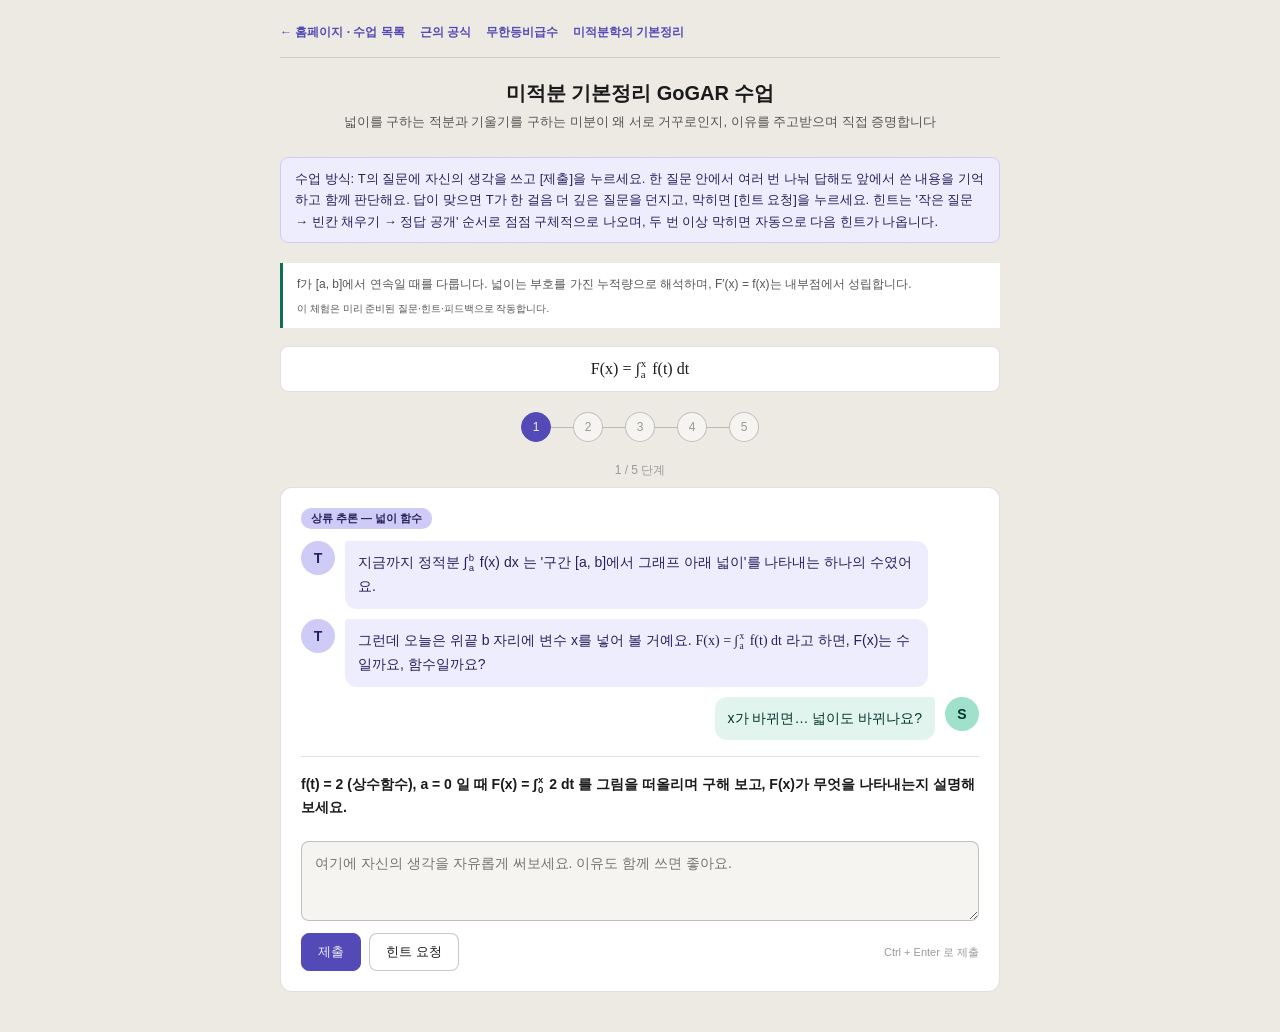
==== commit 3ef4d825: "Update lesson apps and clarify independent cases Replace series and FTC lessons with the newly suppl" ====
--- a/gogar/ftc-lesson.html
+++ b/gogar/ftc-lesson.html
@@ -104,7 +104,7 @@
 </head>
 <body>
 <div class="wrap">
-<nav class="site-links" aria-label="GoGAR 수업 이동"><a href="index.html#lessons">← 홈페이지 · 수업 목록</a><a href="lesson.html">근의 공식</a><a href="series-lesson.html">무한등비급수</a><a href="ftc-lesson.html">미적분학의 기본정리</a></nav>
+<nav class="site-links" aria-label="GoGAR 수업 이동"><a href="index.html#lessons">← 홈페이지 · 수업 목록</a><a href="lesson.html">근의 공식</a><a href="series-lesson.html?v=20261019-r2">무한등비급수</a><a href="ftc-lesson.html?v=20261019-r2">미적분학의 기본정리</a></nav>
 <div class="hdr"><h1 id="title"></h1><p id="subtitle"></p></div>
 <div class="info" id="info"></div>
 <div class="lesson-context">f가 [a, b]에서 연속일 때를 다룹니다. 넓이는 부호를 가진 누적량으로 해석하며, F′(x) = f(x)는 내부점에서 성립합니다.<small>이 체험은 미리 준비된 질문·힌트·피드백으로 작동합니다.</small></div>
@@ -116,7 +116,7 @@
 var T={
 title:"\uBBF8\uC801\uBD84 \uAE30\uBCF8\uC815\uB9AC GoGAR \uC218\uC5C5",
 subtitle:"\uB113\uC774\uB97C \uAD6C\uD558\uB294 \uC801\uBD84\uACFC \uAE30\uC6B8\uAE30\uB97C \uAD6C\uD558\uB294 \uBBF8\uBD84\uC774 \uC65C \uC11C\uB85C \uAC70\uAFB8\uB85C\uC778\uC9C0, \uC774\uC720\uB97C \uC8FC\uACE0\uBC1B\uC73C\uBA70 \uC9C1\uC811 \uC99D\uBA85\uD569\uB2C8\uB2E4",
-info:"\uC218\uC5C5 \uBC29\uC2DD: T\uC758 \uC9C8\uBB38\uC5D0 \uC790\uC2E0\uC758 \uC0DD\uAC01\uC744 \uC4F0\uACE0 [\uC81C\uCD9C]\uC744 \uB204\uB974\uC138\uC694. \uB2F5\uC774 \uB9DE\uC73C\uBA74 T\uAC00 \uD55C \uAC78\uC74C \uB354 \uAE4A\uC740 \uC9C8\uBB38\uC744 \uB358\uC9C0\uACE0, \uB9C9\uD788\uBA74 [\uD78C\uD2B8 \uC694\uCCAD]\uC73C\uB85C \uC9C8\uBB38\uC744 \uB354 \uC791\uAC8C \uCABC\uAC1C \uBC1B\uC744 \uC218 \uC788\uC5B4\uC694. '\uC774 \uB2E8\uACC4 \uC644\uC131!'\uC774 \uB098\uC624\uBA74 \uB2E4\uC74C \uB2E8\uACC4\uB85C \uB118\uC5B4\uAC11\uB2C8\uB2E4.",
+info:"\uC218\uC5C5 \uBC29\uC2DD: T\uC758 \uC9C8\uBB38\uC5D0 \uC790\uC2E0\uC758 \uC0DD\uAC01\uC744 \uC4F0\uACE0 [\uC81C\uCD9C]\uC744 \uB204\uB974\uC138\uC694. \uD55C \uC9C8\uBB38 \uC548\uC5D0\uC11C \uC5EC\uB7EC \uBC88 \uB098\uB220 \uB2F5\uD574\uB3C4 \uC55E\uC5D0\uC11C \uC4F4 \uB0B4\uC6A9\uC744 \uAE30\uC5B5\uD558\uACE0 \uD568\uAED8 \uD310\uB2E8\uD574\uC694. \uB2F5\uC774 \uB9DE\uC73C\uBA74 T\uAC00 \uD55C \uAC78\uC74C \uB354 \uAE4A\uC740 \uC9C8\uBB38\uC744 \uB358\uC9C0\uACE0, \uB9C9\uD788\uBA74 [\uD78C\uD2B8 \uC694\uCCAD]\uC744 \uB204\uB974\uC138\uC694. \uD78C\uD2B8\uB294 '\uC791\uC740 \uC9C8\uBB38 \u2192 \uBE48\uCE78 \uCC44\uC6B0\uAE30 \u2192 \uC815\uB2F5 \uACF5\uAC1C' \uC21C\uC11C\uB85C \uC810\uC810 \uAD6C\uCCB4\uC801\uC73C\uB85C \uB098\uC624\uBA70, \uB450 \uBC88 \uC774\uC0C1 \uB9C9\uD788\uBA74 \uC790\uB3D9\uC73C\uB85C \uB2E4\uC74C \uD78C\uD2B8\uAC00 \uB098\uC635\uB2C8\uB2E4.",
 final:"d/dx \u222B[a,x] f(t) dt = f(x)<br>\u222B[a,b] f(x) dx = G(b) \u2212 G(a)<br><span style=\"font-size:14px\">(f\uB294 \uC5F0\uC18D\uD568\uC218, G\uB294 f\uC758 \uC784\uC758\uC758 \uBD80\uC815\uC801\uBD84)</span>",
 note:"\uC774 \uC218\uC5C5\uC758 \uB300\uD654 \uC790\uCCB4\uAC00 GoGAR(\uC774\uC720\uB97C \uC8FC\uACE0\uBC1B\uB294 \uAC8C\uC784)\uC600\uC5B4\uC694. \uB113\uC774 \uD568\uC218\uB77C\uB294 \uC815\uC758\uC5D0\uC11C \uCD9C\uBC1C\uD558\uACE0(\uC0C1\uB958 \uCD94\uB860), \uB760\uC758 \uB113\uC774\uC640 \uADF9\uD55C\uC73C\uB85C F\u2032(x) = f(x)\uB97C \uC774\uB04C\uC5B4\uB0B4\uACE0(\uD558\uB958 \uCD94\uB860), \uADF8\uB7F4\uB4EF\uD558\uC9C0\uB9CC \uD2C0\uB9B0 \uACC4\uC0B0\uC744 \uAC00\uB824\uB0B4\uACE0(\uC591\uB9BD \uBD88\uAC00\uB2A5), \uC6B0\uB9AC\uAC00 \uB298 \uC4F0\uB358 'G(b) \u2212 G(a)' \uACC4\uC0B0\uC774 \uC65C \uC815\uB2F9\uD55C\uC9C0 \uC2A4\uC2A4\uB85C \uC124\uBA85\uD558\uB294(\uC790\uACA9 \uBD80\uC5EC) \uACFC\uC815 \uC804\uCCB4\uAC00 \uC218\uD559\uC801 \uC774\uD574\uC758 \uC99D\uAC70\uC785\uB2C8\uB2E4.",
 steps:[
@@ -140,7 +140,9 @@
 hints:["\uC791\uC740 \uC9C8\uBB38 1: y = 2 \uADF8\uB798\uD504 \uC544\uB798, t = 0\uBD80\uD130 t = 1\uAE4C\uC9C0\uC758 \uB113\uC774\uB294? t = 3\uAE4C\uC9C0\uB294?",
 "\uC791\uC740 \uC9C8\uBB38 2: \uADF8\uB807\uB2E4\uBA74 t = 0\uBD80\uD130 t = x\uAE4C\uC9C0\uC758 \uB113\uC774\uB294 x\uB97C \uC368\uC11C \uC5B4\uB5BB\uAC8C \uB098\uD0C0\uB0BC\uAE4C\uC694?",
 "\uC791\uC740 \uC9C8\uBB38 3: \uADF8 \uAC12\uC740 x\uAC00 \uBC14\uB00C\uBA74 \uD568\uAED8 \uBC14\uB00C\uB098\uC694? \uADF8\uB807\uB2E4\uBA74 F\uB294 x\uC758 \u25CB\u25CB\uC608\uC694. \uADF8\uB9AC\uACE0 \uADF8 \uAC12\uC740 \uADF8\uB9BC\uC5D0\uC11C \uBB34\uC5C7\uC774\uC8E0?"],
-follow:{q:"\uADF8\uB7F0\uB370 F(x) = 2x \uB97C \uBBF8\uBD84\uD558\uBA74 \uBB34\uC5C7\uC774 \uB098\uC624\uB098\uC694? \uC6D0\uB798 \uD568\uC218 f\uC640 \uBE44\uAD50\uD558\uBA74 \uBB54\uAC00 \uB208\uC5D0 \uB744\uC9C0 \uC54A\uB098\uC694?",
+frame:"f(t) = 2\uC774\uBA74 0\uBD80\uD130 x\uAE4C\uC9C0 \uADF8\uB798\uD504 \uC544\uB798\uB294 \uAC00\uB85C x, \uC138\uB85C 2\uC778 \uC9C1\uC0AC\uAC01\uD615\uC774\uBBC0\uB85C F(x) = ( \u2460 ). F(x)\uB294 0\uBD80\uD130 x\uAE4C\uC9C0\uC758 ( \u2461 )\uB97C x\uC5D0 \uB530\uB77C \uB098\uD0C0\uB0B4\uB294 \uD568\uC218\uC774\uB2E4.",
+model:"F(x) = 2x \uC774\uB2E4. F(x)\uB294 0\uBD80\uD130 x\uAE4C\uC9C0 \uADF8\uB798\uD504 \uC544\uB798 \uB113\uC774\uB97C \uB098\uD0C0\uB0B4\uACE0, x\uAC00 \uBC14\uB00C\uBA74 \uAC12\uC774 \uBC14\uB00C\uBBC0\uB85C x\uC758 \uD568\uC218(\uB113\uC774 \uD568\uC218)\uC774\uB2E4.",
+follow:{model:"F\u2032(x) = 2 \uC774\uACE0, \uC774\uB294 \uC6D0\uB798 \uD568\uC218 f(x) = 2 \uC640 \uAC19\uB2E4.",q:"\uADF8\uB7F0\uB370 F(x) = 2x \uB97C \uBBF8\uBD84\uD558\uBA74 \uBB34\uC5C7\uC774 \uB098\uC624\uB098\uC694? \uC6D0\uB798 \uD568\uC218 f\uC640 \uBE44\uAD50\uD558\uBA74 \uBB54\uAC00 \uB208\uC5D0 \uB744\uC9C0 \uC54A\uB098\uC694?",
  need:1,groups:[{kw:["2","f(x)","f\uC640\uAC19","\uC6D0\uB798\uD568\uC218","\uAC19\uB2E4","\uAC19\uC544","\uB611\uAC19"]}],
  ok:"\uBC14\uB85C \uADF8\uAC70\uC608\uC694! F\u2032(x) = 2 = f(x). \uB113\uC774 \uD568\uC218\uB97C \uBBF8\uBD84\uD588\uB354\uB2C8 \uC6D0\uB798 \uD568\uC218\uAC00 \uB098\uC654\uC5B4\uC694. \uC6B0\uC5F0\uC77C\uAE4C\uC694? \uB2E4\uC74C \uB2E8\uACC4\uBD80\uD130 \uC774 '\uC6B0\uC5F0'\uC774 \uC5B8\uC81C\uB098 \uC131\uB9BD\uD558\uB294 \uC774\uC720\uB97C \uCC3E\uC544\uBCFC\uAC8C\uC694.",
  miss:"F(x) = 2x \uB97C x\uC5D0 \uB300\uD574 \uBBF8\uBD84\uD558\uBA74 \uC5BC\uB9C8\uC778\uAC00\uC694? \uADF8 \uAC12\uC744 f(t) = 2 \uC640 \uBE44\uAD50\uD574 \uBCF4\uC138\uC694."},
@@ -164,7 +166,9 @@
 hints:["\uC791\uC740 \uC9C8\uBB38 1: a\uBD80\uD130 x + h\uAE4C\uC9C0\uC758 \uB113\uC774\uB97C '[a, x] \uBD80\uBD84'\uACFC '\uB098\uBA38\uC9C0 \uBD80\uBD84'\uC73C\uB85C \uB098\uB204\uBA74, \uB098\uBA38\uC9C0 \uBD80\uBD84\uC740 \uC5B4\uB514\uC778\uAC00\uC694?",
 "\uC791\uC740 \uC9C8\uBB38 2: \uADF8 \uB098\uBA38\uC9C0 \uBD80\uBD84\uC740 \uAC00\uB85C \uAE38\uC774\uAC00 \uC5BC\uB9C8\uC778 '\uC587\uC740 \uB760'\uC778\uAC00\uC694?",
 "\uC791\uC740 \uC9C8\uBB38 3: \uADF8 \uB760\uC758 \uB113\uC774\uB97C \uC815\uC801\uBD84 \uAE30\uD638\uB85C \uC4F0\uBA74 \u222B[?,?] f(t) dt \uC608\uC694. \uC544\uB798\uB05D\uACFC \uC704\uB05D\uC740?"],
-follow:{q:"\uADF8\uB7EC\uBA74 [F(x + h) \u2212 F(x)] / h \uB294 '\uB760\uC758 \uB113\uC774 \u00F7 \uB760\uC758 \uD3ED'\uC774\uC5D0\uC694. \uB113\uC774\uB97C \uD3ED\uC73C\uB85C \uB098\uB208 \uAC12\uC740 \uADF8 \uB760\uB97C \uAC19\uC740 \uB113\uC774\uC758 \uC9C1\uC0AC\uAC01\uD615\uC73C\uB85C \uBC14\uAFC0 \uB54C \uBB34\uC5C7\uC5D0 \uD574\uB2F9\uD560\uAE4C\uC694?",
+frame:"F(x + h) \u2212 F(x)\uB294 t\uAC00 ( \u2460 )\uBD80\uD130 ( \u2461 )\uAE4C\uC9C0\uC778, \uD3ED h\uC758 \uC587\uC740 \uB760\uC758 ( \u2462 )\uC774\uACE0, \uAE30\uD638\uB85C\uB294 \u222B[x,x+h] f(t) dt \uC774\uB2E4.",
+model:"F(x + h) \u2212 F(x) = \u222B[x,x+h] f(t) dt \uC774\uACE0, x\uBD80\uD130 x + h\uAE4C\uC9C0 \uD3ED\uC774 h\uC778 \uC587\uC740 \uB760\uC758 \uB113\uC774\uC774\uB2E4.",
+follow:{model:"\uB113\uC774\uB97C \uD3ED\uC73C\uB85C \uB098\uB208 \uAC12\uC740 \uADF8 \uB760\uC758 \uD3C9\uADE0 \uB192\uC774\uC774\uB2E4.",q:"\uADF8\uB7EC\uBA74 [F(x + h) \u2212 F(x)] / h \uB294 '\uB760\uC758 \uB113\uC774 \u00F7 \uB760\uC758 \uD3ED'\uC774\uC5D0\uC694. \uB113\uC774\uB97C \uD3ED\uC73C\uB85C \uB098\uB208 \uAC12\uC740 \uADF8 \uB760\uB97C \uAC19\uC740 \uB113\uC774\uC758 \uC9C1\uC0AC\uAC01\uD615\uC73C\uB85C \uBC14\uAFC0 \uB54C \uBB34\uC5C7\uC5D0 \uD574\uB2F9\uD560\uAE4C\uC694?",
  need:1,groups:[{kw:["\uB192\uC774","\uC138\uB85C","\uD3C9\uADE0","f(x)","\uD568\uC22B\uAC12","\uD568\uC218\uAC12"]}],
  ok:"\uB9DE\uC544\uC694! \uB113\uC774 \u00F7 \uD3ED = <b>\uD3C9\uADE0 \uB192\uC774</b>\uC608\uC694. \uC774\uC81C \uC9C8\uBB38\uC740 'h \u2192 0 \uC77C \uB54C \uC774 \uD3C9\uADE0 \uB192\uC774\uAC00 \uC5B4\uB514\uB85C \uAC00\uB294\uAC00'\uB85C \uBC14\uB00C\uC5C8\uC5B4\uC694.",
  miss:"\uC9C1\uC0AC\uAC01\uD615\uC758 \uB113\uC774 = \uAC00\uB85C \u00D7 \uC138\uB85C \uC608\uC694. \uB113\uC774\uB97C \uAC00\uB85C(\uD3ED h)\uB85C \uB098\uB204\uBA74 \uBB34\uC5C7\uC774 \uB098\uC624\uC8E0?"},
@@ -190,7 +194,9 @@
 hints:["\uC791\uC740 \uC9C8\uBB38 1: h\uAC00 0\uC5D0 \uAC00\uAE4C\uC6CC\uC9C0\uBA74 \uAD6C\uAC04 [x, x + h]\uB294 \uC5B4\uB5BB\uAC8C \uB418\uB098\uC694?",
 "\uC791\uC740 \uC9C8\uBB38 2: f\uAC00 \uC5F0\uC18D\uC774\uBA74, x\uC5D0 \uC544\uC8FC \uAC00\uAE4C\uC6B4 t\uC5D0\uC11C f(t)\uB294 \uBB34\uC5C7\uC5D0 \uAC00\uAE5D\uB098\uC694? \uADF8\uB807\uB2E4\uBA74 m\uACFC M\uC740?",
 "\uC791\uC740 \uC9C8\uBB38 3: m \u2264 [F(x + h) \u2212 F(x)] / h \u2264 M \uC5D0\uC11C \uC591\uCABD\uC774 \uBAA8\uB450 f(x)\uB85C \uAC00\uBA74, \uAC00\uC6B4\uB370\uB294? \uADF8\uAC8C \uBC14\uB85C F\u2032(x)\uC608\uC694."],
-follow:{q:"\uADF8\uB7F0\uB370 \uC774 \uB17C\uC99D\uC5D0\uC11C 'f\uAC00 \uC5F0\uC18D'\uC774\uB77C\uB294 \uC870\uAC74\uC740 \uC5B4\uB514\uC5D0 \uC4F0\uC600\uB098\uC694? \uC5F0\uC18D\uC774 \uC544\uB2C8\uB77C\uBA74 \uC5B4\uB5A4 \uBB38\uC81C\uAC00 \uC0DD\uAE38 \uC218 \uC788\uC744\uAE4C\uC694?",
+frame:"h \u2192 0\uC774\uBA74 \uAD6C\uAC04\uC774 \uC810 x\uB85C \uC904\uC5B4\uB4E4\uACE0, f\uAC00 \uC5F0\uC18D\uC774\uBBC0\uB85C m\uACFC M\uC740 \uBAA8\uB450 ( \u2460 )\uB85C \uBAA8\uC778\uB2E4. \uD3C9\uADE0 \uB192\uC774\uB294 m\uACFC M ( \u2461 )\uC5D0 \uB07C\uC5B4 \uC788\uC73C\uBBC0\uB85C F\u2032(x) = ( \u2462 ) \uC774\uB2E4.",
+model:"h \u2192 0\uC774\uBA74 \uAD6C\uAC04\uC774 \uC810 x\uB85C \uC904\uC5B4\uB4E4\uACE0, f\uAC00 \uC5F0\uC18D\uC774\uBBC0\uB85C m\uACFC M\uC740 \uBAA8\uB450 f(x)\uB85C \uBAA8\uC778\uB2E4. \uD3C9\uADE0 \uB192\uC774\uB294 m\uACFC M \uC0AC\uC774\uC5D0 \uB07C\uC5B4 \uC788\uC73C\uBBC0\uB85C f(x)\uB85C \uAC08 \uC218\uBC16\uC5D0 \uC5C6\uACE0, \uB530\uB77C\uC11C F\u2032(x) = f(x) \uC774\uB2E4.",
+follow:{model:"\uC5F0\uC18D\uC131\uC740 m\uACFC M\uC774 f(x)\uB85C \uBAA8\uC778\uB2E4\uB294 \uBD80\uBD84\uC5D0 \uC4F0\uC600\uB2E4. \uADF8\uB798\uD504\uAC00 \uB04A\uAE30\uBA74 \uCD5C\uC19F\uAC12\uACFC \uCD5C\uB313\uAC12\uC774 \uAC19\uC740 \uAC12\uC73C\uB85C \uBAA8\uC774\uC9C0 \uC54A\uC744 \uC218 \uC788\uB2E4.",q:"\uADF8\uB7F0\uB370 \uC774 \uB17C\uC99D\uC5D0\uC11C 'f\uAC00 \uC5F0\uC18D'\uC774\uB77C\uB294 \uC870\uAC74\uC740 \uC5B4\uB514\uC5D0 \uC4F0\uC600\uB098\uC694? \uC5F0\uC18D\uC774 \uC544\uB2C8\uB77C\uBA74 \uC5B4\uB5A4 \uBB38\uC81C\uAC00 \uC0DD\uAE38 \uC218 \uC788\uC744\uAE4C\uC694?",
  need:1,groups:[{kw:["m\uACFCm","\uCD5C\uC19F\uAC12","\uCD5C\uB313\uAC12","\uB04A","\uC810\uD504","\uD280","\uBAA8\uC774\uC9C0\uC54A","\uBAA8\uC774\uC9C0\uC54A\uC744","f(x)\uB85C\uAC00\uC9C0\uC54A","f(x)\uB85C\uC548","\uB2E4\uB97C\uC218","\uB2EC\uB77C\uC9C8","\uAC19\uC9C0\uC54A","\uD55C\uAC12\uC73C\uB85C"]}],
  ok:"\uC815\uD655\uD574\uC694! \uC5F0\uC18D\uC131\uC740 'm\uACFC M\uC774 f(x)\uB85C \uBAA8\uC778\uB2E4'\uB294 \uBD80\uBD84\uC5D0 \uC4F0\uC600\uC5B4\uC694. \uADF8\uB798\uD504\uAC00 x\uC5D0\uC11C \uB04A\uACA8 \uC788\uC73C\uBA74 \uC67C\uCABD\uACFC \uC624\uB978\uCABD \uB192\uC774\uAC00 \uB2EC\uB77C\uC11C m\uACFC M\uC774 \uD558\uB098\uC758 \uAC12\uC73C\uB85C \uBAA8\uC774\uC9C0 \uC54A\uC744 \uC218 \uC788\uC5B4\uC694. \uADF8\uB798\uC11C \uC815\uB9AC\uC5D0\uB294 'f\uAC00 \uC5F0\uC18D\uC77C \uB54C'\uB77C\uB294 \uC870\uAC74\uC774 \uBD99\uC2B5\uB2C8\uB2E4.",
  miss:"x\uC5D0\uC11C \uADF8\uB798\uD504\uAC00 \uD22D \uB04A\uACA8 \uC704\uB85C \uC810\uD504\uD55C\uB2E4\uACE0 \uC0C1\uC0C1\uD574 \uBCF4\uC138\uC694. \uADF8\uB54C\uB3C4 x \uADFC\uCC98\uC758 \uCD5C\uC19F\uAC12\uACFC \uCD5C\uB313\uAC12\uC774 \uAC19\uC740 \uAC12\uC73C\uB85C \uBAA8\uC77C\uAE4C\uC694?"},
@@ -215,7 +221,9 @@
 hints:["\uC791\uC740 \uC9C8\uBB38 1: (x\u00B3/3)\u2032 \uC740 \uC5BC\uB9C8\uC778\uAC00\uC694?",
 "\uC791\uC740 \uC9C8\uBB38 2: \u22121/3 \uC740 x\uAC00 \uBC14\uB00C\uC5B4\uB3C4 \uBCC0\uD558\uB098\uC694? \uBCC0\uD558\uC9C0 \uC54A\uB294 \uC218\uB97C \uBBF8\uBD84\uD558\uBA74?",
 "\uC791\uC740 \uC9C8\uBB38 3: \uADF8\uB807\uB2E4\uBA74 \uC62C\uBC14\uB978 \uACB0\uACFC\uB294 \uBB34\uC5C7\uC778\uAC00\uC694? \uC774 \uD559\uC0DD\uC740 '\uBBF8\uBD84'\uACFC \uC815\uC801\uBD84\uC758 \uC5B4\uB5A4 \uACC4\uC0B0\uC744 \uC11E\uC5B4 \uBC84\uB9B0 \uAC78\uAE4C\uC694?"],
-follow:{q:"\uADF8\uB807\uB2E4\uBA74 \uC544\uB798\uB05D\uC744 1 \uB300\uC2E0 5\uB85C \uBC14\uAFBC <span class='m'>G(x) = \u222B[5,x] t\u00B2 dt</span> \uB97C \uBBF8\uBD84\uD558\uBA74 \uBB34\uC5C7\uC774 \uB098\uC62C\uAE4C\uC694? \uC544\uB798\uB05D\uC740 \uACB0\uACFC\uC5D0 \uC5B4\uB5A4 \uC601\uD5A5\uC744 \uC8FC\uB098\uC694?",
+frame:"\u22121/3\uC740 ( \u2460 )\uB77C\uC11C \uBBF8\uBD84\uD558\uBA74 0\uC774\uB2E4. \uB530\uB77C\uC11C \uC62C\uBC14\uB978 \uACB0\uACFC\uB294 ( \u2461 )\uC774\uB2E4. \uC774 \uD559\uC0DD\uC740 \uC704\uB05D\uACFC \uC544\uB798\uB05D\uC744 ( \u2462 )\uD574\uC11C \uBE7C\uB294 \uC815\uC801\uBD84 \uACC4\uC0B0\uC744 \uBBF8\uBD84 \uB2E8\uACC4\uC5D0\uC11C \uD55C \uBC88 \uB354 \uD588\uB2E4.",
+model:"\u22121/3\uC740 \uC0C1\uC218\uB77C\uC11C \uBBF8\uBD84\uD558\uBA74 0\uC774 \uB418\uBBC0\uB85C \uC62C\uBC14\uB978 \uACB0\uACFC\uB294 x\u00B2\uC774\uB2E4. \uC774 \uD559\uC0DD\uC740 \uC704\uB05D\uACFC \uC544\uB798\uB05D\uC744 \uB300\uC785\uD574\uC11C \uBE7C\uB294 \uC815\uC801\uBD84 \uACC4\uC0B0\uC744 \uBBF8\uBD84 \uB2E8\uACC4\uC5D0\uC11C \uD55C \uBC88 \uB354 \uD574\uC11C, \uBBF8\uBD84\uACFC \uC815\uC801\uBD84 \uACC4\uC0B0\uC744 \uD5F7\uAC08\uB838\uB2E4.",
+follow:{model:"\uB611\uAC19\uC774 x\u00B2\uC774 \uB098\uC628\uB2E4. \uC544\uB798\uB05D\uC740 \uC0C1\uC218 \uCC28\uC774\uB9CC \uB9CC\uB4E4\uACE0, \uADF8 \uC0C1\uC218\uB294 \uBBF8\uBD84\uD558\uBA74 \uC0AC\uB77C\uC9C0\uBBC0\uB85C \uC601\uD5A5\uC774 \uC5C6\uB2E4.",q:"\uADF8\uB807\uB2E4\uBA74 \uC544\uB798\uB05D\uC744 1 \uB300\uC2E0 5\uB85C \uBC14\uAFBC <span class='m'>G(x) = \u222B[5,x] t\u00B2 dt</span> \uB97C \uBBF8\uBD84\uD558\uBA74 \uBB34\uC5C7\uC774 \uB098\uC62C\uAE4C\uC694? \uC544\uB798\uB05D\uC740 \uACB0\uACFC\uC5D0 \uC5B4\uB5A4 \uC601\uD5A5\uC744 \uC8FC\uB098\uC694?",
  need:1,groups:[{kw:["x^2","\uAC19","\uC601\uD5A5\uC5C6","\uC601\uD5A5\uC774\uC5C6","\uC0C1\uAD00\uC5C6","\uC601\uD5A5\uC744\uC8FC\uC9C0\uC54A","\uC601\uD5A5\uC548","\uC0C1\uC218\uB9CC","\uC0C1\uC218\uCC28\uC774"]}],
  ok:"\uB9DE\uC544\uC694! G\u2032(x) = x\u00B2. \uC544\uB798\uB05D\uC744 \uBC14\uAFB8\uBA74 \uB113\uC774 \uD568\uC218\uC5D0 \uC0C1\uC218\uB9CC\uD07C \uCC28\uC774\uAC00 \uC0DD\uAE38 \uBFD0\uC774\uB77C, \uBBF8\uBD84\uD558\uBA74 \uADF8 \uC0C1\uC218\uB294 \uC0AC\uB77C\uC838\uC694. \uC544\uB798\uB05D\uC740 \uB113\uC774\uB97C \uC7AC\uAE30 \uC2DC\uC791\uD558\uB294 '\uCD9C\uBC1C\uC810'\uB9CC \uBC14\uAFC0 \uBFD0, \uB113\uC774\uAC00 \uB298\uC5B4\uB098\uB294 \uC18D\uB3C4\uC5D0\uB294 \uC601\uD5A5\uC744 \uC8FC\uC9C0 \uC54A\uC544\uC694.",
  miss:"\u222B[5,x] t\u00B2 dt = x\u00B3/3 \u2212 125/3 \uC774\uC5D0\uC694. \uC774\uAC78 \uBBF8\uBD84\uD558\uBA74?"},
@@ -240,7 +248,9 @@
 hints:["\uC791\uC740 \uC9C8\uBB38 1: (F \u2212 G)\u2032 = F\u2032 \u2212 G\u2032 = ?",
 "\uC791\uC740 \uC9C8\uBB38 2: \uB3C4\uD568\uC218\uAC00 0\uC778 \uD568\uC218\uB294 \uC0C1\uC218\uD568\uC218\uC608\uC694. \uADF8\uB7EC\uBA74 F(x) = G(x) + \u25CB \uB85C \uC4F8 \uC218 \uC788\uC8E0?",
 "\uC791\uC740 \uC9C8\uBB38 3: F(b) \u2212 F(a) = (G(b) + C) \u2212 (G(a) + C) = ? \uADF8\uB9AC\uACE0 F(a) = 0, F(b) = \u222B[a,b] f(t) dt \uC774\uBBC0\uB85C\u2026"],
-follow:{q:"\uB9C8\uC9C0\uB9C9 \uC9C8\uBB38! \uC774 \uC815\uB9AC \uB355\uBD84\uC5D0 \u222B[0,1] x\u00B2 dx \uB97C \uB113\uC774\uB97C \uC798\uAC8C \uCABC\uAC1C \uB354\uD558\uC9C0 \uC54A\uACE0\uB3C4 \uACC4\uC0B0\uD560 \uC218 \uC788\uC5B4\uC694. \uAC12\uC744 \uAD6C\uD558\uACE0, \uADF8 \uACC4\uC0B0\uC774 '\uC815\uB2F9\uD55C \uC774\uC720'\uB97C \uD55C \uBB38\uC7A5\uC73C\uB85C \uB9D0\uD574\uBCF4\uC138\uC694.",
+frame:"(F \u2212 G)\u2032 = 0 \uC774\uBBC0\uB85C F = G + ( \u2460 ). F(a) = ( \u2461 ) \uC774\uBBC0\uB85C \u222B[a,b] f(x) dx = F(b) \u2212 F(a) = (G(b) + C) \u2212 (G(a) + C) = ( \u2462 ). \uC0C1\uC218 C\uB294 \uBE7C\uBA74 ( \u2463 ).",
+model:"F\u2032 = G\u2032 = f \uC774\uBBC0\uB85C (F \u2212 G)\u2032 = 0, \uC989 F = G + C (\uC0C1\uC218 \uCC28\uC774)\uC774\uB2E4. F(a) = 0 \uC774\uBBC0\uB85C \u222B[a,b] f(x) dx = F(b) \u2212 F(a) = (G(b) + C) \u2212 (G(a) + C) = G(b) \u2212 G(a). \uBE7C\uBA74 C\uAC00 \uC0C1\uC1C4\uB418\uBBC0\uB85C \uC5B4\uB5A4 \uBD80\uC815\uC801\uBD84\uC744 \uC368\uB3C4 \uACB0\uACFC\uAC00 \uAC19\uB2E4.",
+follow:{model:"x\u00B3/3\uC740 \uBBF8\uBD84\uD558\uBA74 x\u00B2\uC774\uBBC0\uB85C x\u00B2\uC758 \uBD80\uC815\uC801\uBD84\uC774\uB2E4. \uBBF8\uC801\uBD84 \uAE30\uBCF8\uC815\uB9AC\uC5D0 \uC758\uD574 \u222B[0,1] x\u00B2 dx = 1/3 \u2212 0 = 1/3 \uC774\uB2E4.",q:"\uB9C8\uC9C0\uB9C9 \uC9C8\uBB38! \uC774 \uC815\uB9AC \uB355\uBD84\uC5D0 \u222B[0,1] x\u00B2 dx \uB97C \uB113\uC774\uB97C \uC798\uAC8C \uCABC\uAC1C \uB354\uD558\uC9C0 \uC54A\uACE0\uB3C4 \uACC4\uC0B0\uD560 \uC218 \uC788\uC5B4\uC694. \uAC12\uC744 \uAD6C\uD558\uACE0, \uADF8 \uACC4\uC0B0\uC774 '\uC815\uB2F9\uD55C \uC774\uC720'\uB97C \uD55C \uBB38\uC7A5\uC73C\uB85C \uB9D0\uD574\uBCF4\uC138\uC694.",
  need:2,groups:[
   {kw:["1/3","0.333","3\uBD84\uC7581"],lack:"\uC774\uC720\uB294 \uC798 \uB9D0\uD588\uC5B4\uC694. x\u00B3/3 \uC5D0 1\uACFC 0\uC744 \uB123\uC5B4 \uBE7C\uBA74 \uAC12\uC740 \uC5BC\uB9C8\uC778\uAC00\uC694?"},
   {kw:["\uBD80\uC815\uC801\uBD84","\uC6D0\uC2DC\uD568\uC218","\uBBF8\uBD84\uD558\uBA74","\uAE30\uBCF8\uC815\uB9AC","g(b)-g(a)","x^3/3","\uB3C4\uD568\uC218"],lack:"1/3, \uB9DE\uC544\uC694! \uADF8\uB7F0\uB370 \uC65C x\u00B3/3 \uC5D0 \uB300\uC785\uD574\uC11C \uBE7C\uB294 \uACC4\uC0B0\uC774 '\uB113\uC774'\uAC00 \uB418\uB294\uC9C0, \uC624\uB298 \uC99D\uBA85\uD55C \uB0B4\uC6A9\uC73C\uB85C \uD55C \uBB38\uC7A5 \uB367\uBD99\uC5EC \uBCF4\uC138\uC694."}],
@@ -252,7 +262,7 @@
 
 /* ---------- engine ---------- */
 var cur=0,done=[],logs=[],state=[],busy=false;
-T.steps.forEach(function(){logs.push([]);state.push({phase:"main",hint:0,miss:0,fhint:0});});
+T.steps.forEach(function(){logs.push([]);state.push({phase:"main",hint:0,fail:0,acc:"",last:""});});
 
 function fmt(s){
   return String(s)
@@ -373,6 +383,37 @@
   lockInput(true);
 }
 
+/* ---- \uD78C\uD2B8 \uC0AC\uB2E4\uB9AC: \uC791\uC740 \uC9C8\uBB38 \u2192 \uBE48\uCE78 \uCC44\uC6B0\uAE30 \u2192 \uC815\uB2F5 \uACF5\uAC1C ---- */
+function ladder(s,st){
+  if(st.phase==="main"){
+    return s.hints.concat([
+      "\uAC70\uC758 \uC815\uB2F5 \uC218\uC900\uC758 \uD78C\uD2B8\uC608\uC694. \uBE48\uCE78\uC744 \uCC44\uC6CC \uBB38\uC7A5\uC744 \uC644\uC131\uD574\uC11C \uC81C\uCD9C\uD574 \uBCF4\uC138\uC694.\n"+s.frame,
+      "\uC815\uB2F5\uC744 \uBCF4\uC5EC \uC904\uAC8C\uC694. \uC77D\uC5B4 \uBCF8 \uB4A4, \uC790\uC2E0\uC758 \uB9D0\uB85C \uB2E4\uC2DC \uC368\uC11C \uC81C\uCD9C\uD574 \uBCF4\uC138\uC694.\n"+s.model
+    ]);
+  }
+  var f=s.follow;
+  return (f.hints||[f.miss]).concat([
+    "\uC815\uB2F5\uC744 \uBCF4\uC5EC \uC904\uAC8C\uC694. \uC77D\uC5B4 \uBCF8 \uB4A4, \uC790\uC2E0\uC758 \uB9D0\uB85C \uB2E4\uC2DC \uC368\uC11C \uC81C\uCD9C\uD574 \uBCF4\uC138\uC694.\n"+f.model
+  ]);
+}
+function shown(text){
+  for(var i=0;i<logs[cur].length;i++){if(logs[cur][i].role==="ai"&&logs[cur][i].text.indexOf(text)>=0)return true;}
+  return false;
+}
+function nextHint(s,st){
+  /* \uC544\uC9C1 \uBCF4\uC5EC \uC8FC\uC9C0 \uC54A\uC740 \uB2E4\uC74C \uD78C\uD2B8\uB97C \uBC18\uD658 (\uAC19\uC740 \uB9D0 \uBC18\uBCF5 \uAE08\uC9C0) */
+  var L=ladder(s,st);
+  while(st.hint<L.length){
+    var raw=L[st.hint],n=st.hint+1;st.hint++;
+    var body=raw.replace(/^\uC791\uC740 \uC9C8\uBB38( \d)?: /,"");
+    if(shown(body))continue;
+    var label=n<=L.length-2?"\uC791\uC740 \uC9C8\uBB38":(n===L.length?"\uC815\uB2F5 \uACF5\uAC1C":"\uBE48\uCE78 \uCC44\uC6B0\uAE30");
+    if(st.phase==="follow")label=n===L.length?"\uC815\uB2F5 \uACF5\uAC1C":"\uC791\uC740 \uC9C8\uBB38";
+    return "\uD78C\uD2B8 "+n+"/"+L.length+" \u00B7 "+label+"\n"+body;
+  }
+  return null;
+}
+
 function submit(){
   if(busy)return;
   var ta=document.getElementById("ans");
@@ -384,55 +425,54 @@
   var a=norm(ans);
 
   if(/\uBAA8\uB974\uACA0|\uBAA8\uB984|\uBAB0\uB77C|\uC798\uBAA8\uB974|\uD78C\uD2B8/.test(a)){
-    teacherSay([["\uAD1C\uCC2E\uC544\uC694. \uBAA8\uB974\uB294 \uAC78 \uC194\uC9C1\uD558\uAC8C \uB9D0\uD558\uB294 \uAC83\uB3C4 GoGAR\uC758 \uC911\uC694\uD55C \uD55C \uC218\uC608\uC694. \uC9C8\uBB38\uC744 \uC870\uAE08 \uB354 \uC791\uAC8C \uCABC\uAC1C \uBCFC\uAC8C\uC694.","ai"]],function(){hint();});
+    var h0=nextHint(s,st);
+    teacherSay([["\uAD1C\uCC2E\uC544\uC694. \uBAA8\uB974\uB294 \uAC78 \uC194\uC9C1\uD558\uAC8C \uB9D0\uD558\uB294 \uAC83\uB3C4 GoGAR\uC758 \uC911\uC694\uD55C \uD55C \uC218\uC608\uC694.","ai"],[h0||"\uD78C\uD2B8\uB97C \uBAA8\uB450 \uBD24\uC5B4\uC694. \uC704\uC758 \uC815\uB2F5 \uACF5\uAC1C \uB0B4\uC6A9\uC744 \uC790\uC2E0\uC758 \uB9D0\uB85C \uC815\uB9AC\uD574 \uC81C\uCD9C\uD574 \uBCF4\uC138\uC694.","hint"]]);
     return;
   }
   if(a.length<4){
-    teacherSay([["\uC870\uAE08 \uB354 \uC790\uC138\uD788 \uC368\uBCFC\uB798\uC694? '\uC65C \uADF8\uB807\uAC8C \uC0DD\uAC01\uD558\uB294\uC9C0' \uC774\uC720\uB97C \uD55C \uBB38\uC7A5\uB9CC \uB367\uBD99\uC5EC \uC8FC\uC138\uC694.","partial"]]);
+    teacherSay([["\uC870\uAE08 \uB354 \uC790\uC138\uD788 \uC368 \uBCFC\uB798\uC694? '\uC65C \uADF8\uB807\uAC8C \uC0DD\uAC01\uD558\uB294\uC9C0' \uC774\uC720\uB97C \uD55C \uBB38\uC7A5\uB9CC \uB367\uBD99\uC5EC \uC8FC\uC138\uC694.","partial"]]);
     return;
   }
 
-  if(st.phase==="main"){
-    var r=judge(ans,s.good);
-    if(r.lv==="good"){
-      st.phase="follow";
-      teacherSay([[s.good.ok,"ok"],["\uD55C \uAC78\uC74C \uB354 \u2014 "+s.follow.q,"ai"]]);
-    }else if(r.lv==="partial"){
-      teacherSay([[r.msg,"partial"]]);
+  /* \uC774 \uB2E8\uACC4(\uBCF8 \uC9C8\uBB38 / \uD6C4\uC18D \uC9C8\uBB38) \uC548\uC5D0\uC11C \uC4F4 \uB2F5\uC744 \uBAA8\uB450 \uBAA8\uC544\uC11C \uCC44\uC810 */
+  st.acc+=" "+ans;
+  var spec=st.phase==="main"?s.good:s.follow;
+  var r=judge(st.acc,spec);
+
+  if(r.lv==="good"){
+    st.fail=0;st.last="";
+    if(st.phase==="main"){
+      st.phase="follow";st.acc="";st.hint=0;
+      teacherSay([[(spec.ok),"ok"],["\uD55C \uAC78\uC74C \uB354 \u2014 "+s.follow.q,"ai"]]);
     }else{
-      var m=s.miss[st.miss%s.miss.length];
-      st.miss++;
-      var list=[[m,"miss"]];
-      if(st.miss>=2&&st.hint===0)list.push(["\uB9C9\uD788\uBA74 [\uD78C\uD2B8 \uC694\uCCAD]\uC744 \uB20C\uB7EC \uBCF4\uC138\uC694. \uC9C8\uBB38\uC744 \uB354 \uC791\uAC8C \uB098\uB220 \uB4DC\uB9B4\uAC8C\uC694.","ai"]);
-      teacherSay(list);
+      teacherSay([[spec.ok,"ok"],["\uC774 \uB2E8\uACC4 \uC644\uC131! \uC5EC\uB7EC\uBD84\uC774 \uB0B4\uB193\uC740 \uC774\uC720\uAC00 \uB2E4\uC74C \uB2E8\uACC4\uC758 \uCD9C\uBC1C\uC810\uC774 \uB429\uB2C8\uB2E4. \uC544\uB798 \uBC84\uD2BC\uC73C\uB85C \uB118\uC5B4\uAC00\uC138\uC694.","ok"]],complete);
     }
-  }else if(st.phase==="follow"){
-    var f=s.follow,r2=judge(ans,f);
-    if(r2.lv==="good"){
-      teacherSay([[f.ok,"ok"],["\uC774 \uB2E8\uACC4 \uC644\uC131! \uC5EC\uB7EC\uBD84\uC774 \uB0B4\uB193\uC740 \uC774\uC720\uAC00 \uB2E4\uC74C \uB2E8\uACC4\uC758 \uCD9C\uBC1C\uC810\uC774 \uB429\uB2C8\uB2E4. \uC544\uB798 \uBC84\uD2BC\uC73C\uB85C \uB118\uC5B4\uAC00\uC138\uC694.","ok"]],complete);
-    }else if(r2.lv==="partial"){
-      teacherSay([[r2.msg,"partial"]]);
-    }else{
-      teacherSay([[f.miss,"miss"]]);
-    }
-  }
+    return;
+  }
+
+  st.fail++;
+  var msg,cls;
+  if(r.lv==="partial"){msg=r.msg;cls="partial";}
+  else if(st.phase==="main"){msg=s.miss[(st.fail-1)%s.miss.length];cls="miss";}
+  else{msg=s.follow.miss;cls="miss";}
+
+  var out=[];
+  if(msg!==st.last&&!shown(msg)){out.push([msg,cls]);st.last=msg;}
+  else out.push(["\uC55E\uC5D0\uC11C \uB9D0\uD55C \uB0B4\uC6A9\uC740 \uAE30\uC5B5\uD558\uACE0 \uC788\uC5B4\uC694. \uC544\uC9C1 \uBE60\uC9C4 \uBD80\uBD84\uC774 \uC788\uC5B4\uC11C, \uAC19\uC740 \uC9C8\uBB38\uC744 \uBC18\uBCF5\uD558\uB294 \uB300\uC2E0 \uD78C\uD2B8\uB97C \uD55C \uB2E8\uACC4 \uB354 \uB4DC\uB9B4\uAC8C\uC694.","ai"]);
+  /* \uB450 \uBC88\uC9F8 \uC2E4\uD328\uBD80\uD130\uB294 \uB9E4\uBC88 \uD55C \uB2E8\uACC4 \uB354 \uAD6C\uCCB4\uC801\uC778 \uD78C\uD2B8\uB97C \uC790\uB3D9\uC73C\uB85C */
+  if(st.fail>=2||out[0][1]==="ai"){
+    var h=nextHint(s,st);
+    out.push([h||"\uD78C\uD2B8\uB97C \uBAA8\uB450 \uBD24\uC5B4\uC694. \uC704\uC758 \uC815\uB2F5 \uACF5\uAC1C \uB0B4\uC6A9\uC744 \uCC38\uACE0\uD574 \uC790\uC2E0\uC758 \uB9D0\uB85C \uC815\uB9AC\uD574 \uC81C\uCD9C\uD574 \uBCF4\uC138\uC694.","hint"]);
+  }
+  teacherSay(out);
 }
 
 function hint(){
   if(busy)return;
   var s=T.steps[cur],st=state[cur];
-  if(st.phase==="main"){
-    if(st.hint<s.hints.length){
-      var t=s.hints[st.hint];st.hint++;
-      teacherSay([[t,"hint"]]);
-    }else{
-      teacherSay([["\uC900\uBE44\uD55C \uC791\uC740 \uC9C8\uBB38\uC740 \uC5EC\uAE30\uAE4C\uC9C0\uC608\uC694. \uC9C0\uAE08\uAE4C\uC9C0\uC758 \uC791\uC740 \uC9C8\uBB38\uB4E4\uC5D0 \uB300\uD55C \uB2F5\uC744 \uC774\uC5B4 \uBD99\uC5EC\uC11C \uD558\uB098\uC758 \uC124\uBA85\uC73C\uB85C \uC368\uBCF4\uC138\uC694. \uC644\uBCBD\uD558\uC9C0 \uC54A\uC544\uB3C4 \uAD1C\uCC2E\uC544\uC694!","hint"]]);
-    }
-  }else if(st.phase==="follow"){
-    var hs=s.follow.hints||[s.follow.miss];
-    if(st.fhint<hs.length){teacherSay([[hs[st.fhint],"hint"]]);st.fhint++;}
-    else teacherSay([["\uAC70\uC758 \uB2E4 \uC654\uC5B4\uC694! \uC9C0\uAE08 \uB5A0\uC624\uB974\uB294 \uB300\uB85C \uD55C \uBB38\uC7A5\uC73C\uB85C \uB2F5\uD574\uBCF4\uC138\uC694.","hint"]]);
-  }
+  if(st.phase==="done")return;
+  var h=nextHint(s,st);
+  teacherSay([[h||"\uD78C\uD2B8\uB97C \uBAA8\uB450 \uBD24\uC5B4\uC694. \uC704\uC758 \uC815\uB2F5 \uACF5\uAC1C \uB0B4\uC6A9\uC744 \uCC38\uACE0\uD574 \uC790\uC2E0\uC758 \uB9D0\uB85C \uC815\uB9AC\uD574 \uC81C\uCD9C\uD574 \uBCF4\uC138\uC694.","hint"]]);
 }
 
 function nextStep(){
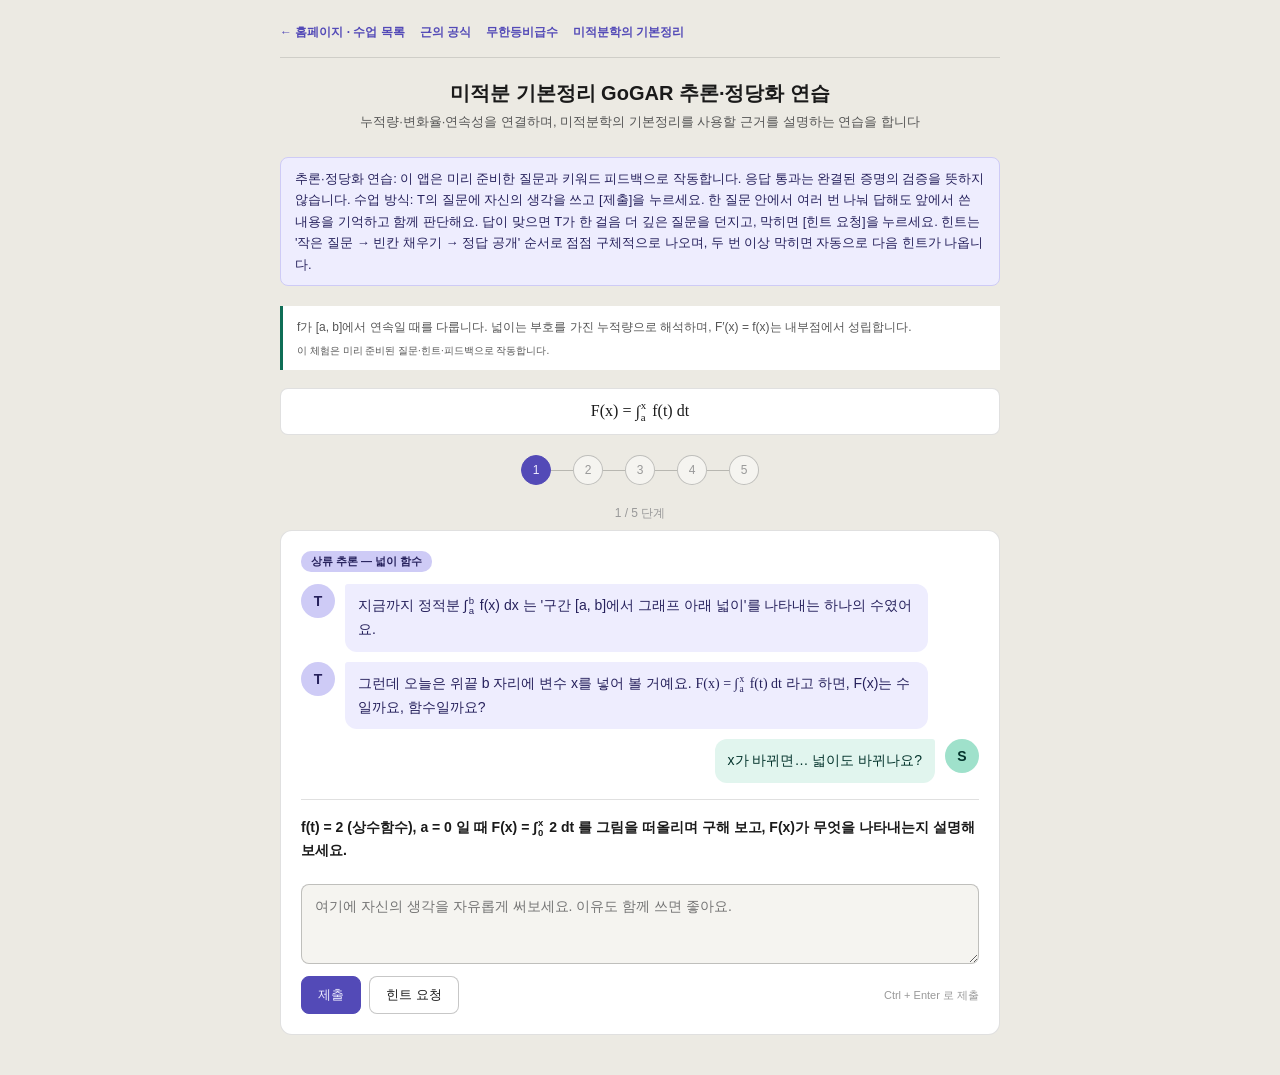
==== commit 36bf7012: "Reframe GoGAR activities around reasoning and justification Clarify the scope of the homepage and th" ====
--- a/gogar/ftc-lesson.html
+++ b/gogar/ftc-lesson.html
@@ -4,7 +4,7 @@
 <meta charset="UTF-8">
 <meta http-equiv="Content-Type" content="text/html; charset=UTF-8">
 <meta name="viewport" content="width=device-width, initial-scale=1.0">
-<title>&#xBBF8;&#xC801;&#xBD84; &#xAE30;&#xBCF8;&#xC815;&#xB9AC; GoGAR</title>
+<title>미적분학의 기본정리 | 추론과 정당화 연습</title>
 <style>
 *{box-sizing:border-box;margin:0;padding:0}
 :root{
@@ -104,7 +104,7 @@
 </head>
 <body>
 <div class="wrap">
-<nav class="site-links" aria-label="GoGAR 수업 이동"><a href="index.html#lessons">← 홈페이지 · 수업 목록</a><a href="lesson.html">근의 공식</a><a href="series-lesson.html?v=20261019-r2">무한등비급수</a><a href="ftc-lesson.html?v=20261019-r2">미적분학의 기본정리</a></nav>
+<nav class="site-links" aria-label="GoGAR 수업 이동"><a href="index.html#lessons">← 홈페이지 · 수업 목록</a><a href="lesson.html">근의 공식</a><a href="series-lesson.html?v=20261019-r2">무한등비급수</a><a href="ftc-lesson.html?v=20261019-ftc2">미적분학의 기본정리</a></nav>
 <div class="hdr"><h1 id="title"></h1><p id="subtitle"></p></div>
 <div class="info" id="info"></div>
 <div class="lesson-context">f가 [a, b]에서 연속일 때를 다룹니다. 넓이는 부호를 가진 누적량으로 해석하며, F′(x) = f(x)는 내부점에서 성립합니다.<small>이 체험은 미리 준비된 질문·힌트·피드백으로 작동합니다.</small></div>
@@ -114,11 +114,11 @@
 </div>
 <script>
 var T={
-title:"\uBBF8\uC801\uBD84 \uAE30\uBCF8\uC815\uB9AC GoGAR \uC218\uC5C5",
-subtitle:"\uB113\uC774\uB97C \uAD6C\uD558\uB294 \uC801\uBD84\uACFC \uAE30\uC6B8\uAE30\uB97C \uAD6C\uD558\uB294 \uBBF8\uBD84\uC774 \uC65C \uC11C\uB85C \uAC70\uAFB8\uB85C\uC778\uC9C0, \uC774\uC720\uB97C \uC8FC\uACE0\uBC1B\uC73C\uBA70 \uC9C1\uC811 \uC99D\uBA85\uD569\uB2C8\uB2E4",
-info:"\uC218\uC5C5 \uBC29\uC2DD: T\uC758 \uC9C8\uBB38\uC5D0 \uC790\uC2E0\uC758 \uC0DD\uAC01\uC744 \uC4F0\uACE0 [\uC81C\uCD9C]\uC744 \uB204\uB974\uC138\uC694. \uD55C \uC9C8\uBB38 \uC548\uC5D0\uC11C \uC5EC\uB7EC \uBC88 \uB098\uB220 \uB2F5\uD574\uB3C4 \uC55E\uC5D0\uC11C \uC4F4 \uB0B4\uC6A9\uC744 \uAE30\uC5B5\uD558\uACE0 \uD568\uAED8 \uD310\uB2E8\uD574\uC694. \uB2F5\uC774 \uB9DE\uC73C\uBA74 T\uAC00 \uD55C \uAC78\uC74C \uB354 \uAE4A\uC740 \uC9C8\uBB38\uC744 \uB358\uC9C0\uACE0, \uB9C9\uD788\uBA74 [\uD78C\uD2B8 \uC694\uCCAD]\uC744 \uB204\uB974\uC138\uC694. \uD78C\uD2B8\uB294 '\uC791\uC740 \uC9C8\uBB38 \u2192 \uBE48\uCE78 \uCC44\uC6B0\uAE30 \u2192 \uC815\uB2F5 \uACF5\uAC1C' \uC21C\uC11C\uB85C \uC810\uC810 \uAD6C\uCCB4\uC801\uC73C\uB85C \uB098\uC624\uBA70, \uB450 \uBC88 \uC774\uC0C1 \uB9C9\uD788\uBA74 \uC790\uB3D9\uC73C\uB85C \uB2E4\uC74C \uD78C\uD2B8\uAC00 \uB098\uC635\uB2C8\uB2E4.",
+title:"\uBBF8\uC801\uBD84 \uAE30\uBCF8\uC815\uB9AC GoGAR \uCD94\uB860\u00B7\uC815\uB2F9\uD654 \uC5F0\uC2B5",
+subtitle:"\uB204\uC801\uB7C9\u00B7\uBCC0\uD654\uC728\u00B7\uC5F0\uC18D\uC131\uC744 \uC5F0\uACB0\uD558\uBA70, \uBBF8\uC801\uBD84\uD559\uC758 \uAE30\uBCF8\uC815\uB9AC\uB97C \uC0AC\uC6A9\uD560 \uADFC\uAC70\uB97C \uC124\uBA85\uD558\uB294 \uC5F0\uC2B5\uC744 \uD569\uB2C8\uB2E4",
+info:"\uCD94\uB860\u00B7\uC815\uB2F9\uD654 \uC5F0\uC2B5: \uC774 \uC571\uC740 \uBBF8\uB9AC \uC900\uBE44\uD55C \uC9C8\uBB38\uACFC \uD0A4\uC6CC\uB4DC \uD53C\uB4DC\uBC31\uC73C\uB85C \uC791\uB3D9\uD569\uB2C8\uB2E4. \uC751\uB2F5 \uD1B5\uACFC\uB294 \uC644\uACB0\uB41C \uC99D\uBA85\uC758 \uAC80\uC99D\uC744 \uB73B\uD558\uC9C0 \uC54A\uC2B5\uB2C8\uB2E4. \uC218\uC5C5 \uBC29\uC2DD: T\uC758 \uC9C8\uBB38\uC5D0 \uC790\uC2E0\uC758 \uC0DD\uAC01\uC744 \uC4F0\uACE0 [\uC81C\uCD9C]\uC744 \uB204\uB974\uC138\uC694. \uD55C \uC9C8\uBB38 \uC548\uC5D0\uC11C \uC5EC\uB7EC \uBC88 \uB098\uB220 \uB2F5\uD574\uB3C4 \uC55E\uC5D0\uC11C \uC4F4 \uB0B4\uC6A9\uC744 \uAE30\uC5B5\uD558\uACE0 \uD568\uAED8 \uD310\uB2E8\uD574\uC694. \uB2F5\uC774 \uB9DE\uC73C\uBA74 T\uAC00 \uD55C \uAC78\uC74C \uB354 \uAE4A\uC740 \uC9C8\uBB38\uC744 \uB358\uC9C0\uACE0, \uB9C9\uD788\uBA74 [\uD78C\uD2B8 \uC694\uCCAD]\uC744 \uB204\uB974\uC138\uC694. \uD78C\uD2B8\uB294 '\uC791\uC740 \uC9C8\uBB38 \u2192 \uBE48\uCE78 \uCC44\uC6B0\uAE30 \u2192 \uC815\uB2F5 \uACF5\uAC1C' \uC21C\uC11C\uB85C \uC810\uC810 \uAD6C\uCCB4\uC801\uC73C\uB85C \uB098\uC624\uBA70, \uB450 \uBC88 \uC774\uC0C1 \uB9C9\uD788\uBA74 \uC790\uB3D9\uC73C\uB85C \uB2E4\uC74C \uD78C\uD2B8\uAC00 \uB098\uC635\uB2C8\uB2E4.",
 final:"d/dx \u222B[a,x] f(t) dt = f(x)<br>\u222B[a,b] f(x) dx = G(b) \u2212 G(a)<br><span style=\"font-size:14px\">(f\uB294 \uC5F0\uC18D\uD568\uC218, G\uB294 f\uC758 \uC784\uC758\uC758 \uBD80\uC815\uC801\uBD84)</span>",
-note:"\uC774 \uC218\uC5C5\uC758 \uB300\uD654 \uC790\uCCB4\uAC00 GoGAR(\uC774\uC720\uB97C \uC8FC\uACE0\uBC1B\uB294 \uAC8C\uC784)\uC600\uC5B4\uC694. \uB113\uC774 \uD568\uC218\uB77C\uB294 \uC815\uC758\uC5D0\uC11C \uCD9C\uBC1C\uD558\uACE0(\uC0C1\uB958 \uCD94\uB860), \uB760\uC758 \uB113\uC774\uC640 \uADF9\uD55C\uC73C\uB85C F\u2032(x) = f(x)\uB97C \uC774\uB04C\uC5B4\uB0B4\uACE0(\uD558\uB958 \uCD94\uB860), \uADF8\uB7F4\uB4EF\uD558\uC9C0\uB9CC \uD2C0\uB9B0 \uACC4\uC0B0\uC744 \uAC00\uB824\uB0B4\uACE0(\uC591\uB9BD \uBD88\uAC00\uB2A5), \uC6B0\uB9AC\uAC00 \uB298 \uC4F0\uB358 'G(b) \u2212 G(a)' \uACC4\uC0B0\uC774 \uC65C \uC815\uB2F9\uD55C\uC9C0 \uC2A4\uC2A4\uB85C \uC124\uBA85\uD558\uB294(\uC790\uACA9 \uBD80\uC5EC) \uACFC\uC815 \uC804\uCCB4\uAC00 \uC218\uD559\uC801 \uC774\uD574\uC758 \uC99D\uAC70\uC785\uB2C8\uB2E4.",
+note:"\uC774 \uC218\uC5C5\uC758 \uB300\uD654 \uC790\uCCB4\uAC00 GoGAR(\uC774\uC720\uB97C \uC8FC\uACE0\uBC1B\uB294 \uAC8C\uC784)\uC600\uC5B4\uC694. \uB113\uC774 \uD568\uC218\uB77C\uB294 \uC815\uC758\uC5D0\uC11C \uCD9C\uBC1C\uD558\uACE0(\uC0C1\uB958 \uCD94\uB860), \uB760\uC758 \uB113\uC774\uC640 \uADF9\uD55C\uC73C\uB85C F\u2032(x) = f(x)\uB97C \uC774\uB04C\uC5B4\uB0B4\uACE0(\uD558\uB958 \uCD94\uB860), \uADF8\uB7F4\uB4EF\uD558\uC9C0\uB9CC \uD2C0\uB9B0 \uACC4\uC0B0\uC744 \uAC00\uB824\uB0B4\uACE0(\uC591\uB9BD \uBD88\uAC00\uB2A5), \uC6B0\uB9AC\uAC00 \uB298 \uC4F0\uB358 'G(b) \u2212 G(a)' \uACC4\uC0B0\uC774 \uC65C \uC815\uB2F9\uD55C\uC9C0 \uC2A4\uC2A4\uB85C \uC124\uBA85\uD558\uB294(\uC790\uACA9 \uBD80\uC5EC) \uACFC\uC815 \uC804\uCCB4\uAC00 \uC218\uD559\uC801 \uC774\uD574\uB97C \uC810\uAC80\uD558\uB294 \uC5F0\uC2B5\uC785\uB2C8\uB2E4.",
 steps:[
 
 /* ---------- 1 ---------- */
@@ -149,7 +149,7 @@
 sum:"F(x) = \u222B[a,x] f(t) dt \uB294 x\uC5D0 \uB530\uB77C \uBCC0\uD558\uB294 <b>\uB113\uC774 \uD568\uC218</b>. f = 2\uC77C \uB54C F(x) = 2x, F\u2032(x) = 2 = f(x)."},
 
 /* ---------- 2 ---------- */
-{tag:"up",tagTxt:"\uC0C1\uB958 \uCD94\uB860 \u2014 \uB113\uC774\uC758 \uC99D\uAC00\uB7C9",
+{tag:"dn",tagTxt:"\uD558\uB958 \uCD94\uB860 \u2014 \uB113\uC774\uC758 \uC99D\uAC00\uB7C9",
 formula:"F(x + h) \u2212 F(x) = ?",
 bubbles:[
 {r:"t",txt:"F\u2032(x)\uAC00 f(x)\uC640 \uAC19\uC740 \uC774\uC720\uB97C \uCC3E\uC73C\uB824\uBA74 \uBBF8\uBD84\uC758 \uC815\uC758\uB85C \uB3CC\uC544\uAC00\uC57C \uD574\uC694. <span class='m'>F\u2032(x) = lim<sub>h\u21920</sub> [F(x + h) \u2212 F(x)] / h</span> \uC600\uC8E0."},
@@ -208,7 +208,7 @@
 bubbles:[
 {r:"s",txt:"3\uB2E8\uACC4 \uACB0\uACFC\uB97C \uD655\uC778\uD574 \uBCF4\uB824\uACE0 \uC9C1\uC811 \uACC4\uC0B0\uD574 \uBD24\uC5B4\uC694. <span class='m'>\u222B[1,x] t\u00B2 dt = x\u00B3/3 \u2212 1/3</span> \uC774\uC796\uC544\uC694."},
 {r:"s",txt:"\uADF8\uB7F0\uB370 \uC774\uAC78 \uBBF8\uBD84\uD558\uBA74, \uC704\uB05D x\uB97C \uB123\uC740 \uAC83\uC5D0\uC11C \uC544\uB798\uB05D 1\uC744 \uB123\uC740 \uAC78 \uBE7C\uC57C \uD558\uB2C8\uAE4C <b>x\u00B2 \u2212 1\u00B2 = x\u00B2 \u2212 1</b> \uC774 \uB098\uC640\uC694. 3\uB2E8\uACC4\uB300\uB85C\uB77C\uBA74 f(x) = x\u00B2 \uC774\uC5B4\uC57C \uD558\uB294\uB370, \uACB0\uACFC\uAC00 \uB2EC\uB77C\uC694!"},
-{r:"t",txt:"\uB450 \uACB0\uB860 'x\u00B2'\uACFC 'x\u00B2 \u2212 1'\uC740 \uB3D9\uC2DC\uC5D0 \uCC38\uC77C \uC218 \uC5C6\uC5B4\uC694. 3\uB2E8\uACC4 \uC99D\uBA85\uC774 \uD2C0\uB838\uC744\uAE4C\uC694, \uC544\uB2C8\uBA74 \uC774 \uACC4\uC0B0 \uC5B4\uB518\uAC00\uC5D0 \uC798\uBABB\uC774 \uC788\uC744\uAE4C\uC694?"}],
+{r:"t",txt:"\uB450 \uACB0\uB860 'x\u00B2'\uACFC 'x\u00B2 \u2212 1'\uC740 \uB3D9\uC2DC\uC5D0 \uCC38\uC77C \uC218 \uC5C6\uC5B4\uC694. 3\uB2E8\uACC4 \uC124\uBA85\uC774 \uD2C0\uB838\uC744\uAE4C\uC694, \uC544\uB2C8\uBA74 \uC774 \uACC4\uC0B0 \uC5B4\uB518\uAC00\uC5D0 \uC798\uBABB\uC774 \uC788\uC744\uAE4C\uC694?"}],
 q:"x\u00B3/3 \u2212 1/3 \uC744 \uBBF8\uBD84\uD558\uB294 \uACFC\uC815\uC5D0\uC11C \uBB34\uC5C7\uC774 \uC798\uBABB\uB418\uC5C8\uB294\uC9C0, \uC544\uB798\uB05D 1\uC774 \uBBF8\uBD84 \uACB0\uACFC\uC5D0 \uC601\uD5A5\uC744 \uC8FC\uB294\uC9C0 \uC124\uBA85\uD574\uBCF4\uC138\uC694.",
 good:{need:2,groups:[
  {kw:["\uC0C1\uC218","-1/3","1/3","\uBBF8\uBD84\uD558\uBA740","0\uC774\uB41C","0\uC774\uB418","0\uC774\uB2E4","0\uC774\uC57C","\uC5C6\uC5B4\uC9C4","\uC0AC\uB77C"],
@@ -253,7 +253,7 @@
 follow:{model:"x\u00B3/3\uC740 \uBBF8\uBD84\uD558\uBA74 x\u00B2\uC774\uBBC0\uB85C x\u00B2\uC758 \uBD80\uC815\uC801\uBD84\uC774\uB2E4. \uBBF8\uC801\uBD84 \uAE30\uBCF8\uC815\uB9AC\uC5D0 \uC758\uD574 \u222B[0,1] x\u00B2 dx = 1/3 \u2212 0 = 1/3 \uC774\uB2E4.",q:"\uB9C8\uC9C0\uB9C9 \uC9C8\uBB38! \uC774 \uC815\uB9AC \uB355\uBD84\uC5D0 \u222B[0,1] x\u00B2 dx \uB97C \uB113\uC774\uB97C \uC798\uAC8C \uCABC\uAC1C \uB354\uD558\uC9C0 \uC54A\uACE0\uB3C4 \uACC4\uC0B0\uD560 \uC218 \uC788\uC5B4\uC694. \uAC12\uC744 \uAD6C\uD558\uACE0, \uADF8 \uACC4\uC0B0\uC774 '\uC815\uB2F9\uD55C \uC774\uC720'\uB97C \uD55C \uBB38\uC7A5\uC73C\uB85C \uB9D0\uD574\uBCF4\uC138\uC694.",
  need:2,groups:[
   {kw:["1/3","0.333","3\uBD84\uC7581"],lack:"\uC774\uC720\uB294 \uC798 \uB9D0\uD588\uC5B4\uC694. x\u00B3/3 \uC5D0 1\uACFC 0\uC744 \uB123\uC5B4 \uBE7C\uBA74 \uAC12\uC740 \uC5BC\uB9C8\uC778\uAC00\uC694?"},
-  {kw:["\uBD80\uC815\uC801\uBD84","\uC6D0\uC2DC\uD568\uC218","\uBBF8\uBD84\uD558\uBA74","\uAE30\uBCF8\uC815\uB9AC","g(b)-g(a)","x^3/3","\uB3C4\uD568\uC218"],lack:"1/3, \uB9DE\uC544\uC694! \uADF8\uB7F0\uB370 \uC65C x\u00B3/3 \uC5D0 \uB300\uC785\uD574\uC11C \uBE7C\uB294 \uACC4\uC0B0\uC774 '\uB113\uC774'\uAC00 \uB418\uB294\uC9C0, \uC624\uB298 \uC99D\uBA85\uD55C \uB0B4\uC6A9\uC73C\uB85C \uD55C \uBB38\uC7A5 \uB367\uBD99\uC5EC \uBCF4\uC138\uC694."}],
+  {kw:["\uBD80\uC815\uC801\uBD84","\uC6D0\uC2DC\uD568\uC218","\uBBF8\uBD84\uD558\uBA74","\uAE30\uBCF8\uC815\uB9AC","g(b)-g(a)","x^3/3","\uB3C4\uD568\uC218"],lack:"1/3, \uB9DE\uC544\uC694! \uADF8\uB7F0\uB370 \uC65C x\u00B3/3 \uC5D0 \uB300\uC785\uD574\uC11C \uBE7C\uB294 \uACC4\uC0B0\uC774 '\uB113\uC774'\uAC00 \uB418\uB294\uC9C0, \uC624\uB298 \uC0B4\uD3B4\uBCF8 \uB0B4\uC6A9\uC73C\uB85C \uD55C \uBB38\uC7A5 \uB367\uBD99\uC5EC \uBCF4\uC138\uC694."}],
  ok:"\uC644\uBCBD\uD574\uC694! (x\u00B3/3)\u2032 = x\u00B2 \uC774\uBBC0\uB85C x\u00B3/3 \uC740 x\u00B2\uC758 \uBD80\uC815\uC801\uBD84\uC774\uACE0, \uBBF8\uC801\uBD84 \uAE30\uBCF8\uC815\uB9AC\uC5D0 \uC758\uD574 \u222B[0,1] x\u00B2 dx = 1/3 \u2212 0 = 1/3. \uB113\uC774(\uC801\uBD84)\uC640 \uAE30\uC6B8\uAE30(\uBBF8\uBD84)\uAC00 \uD558\uB098\uB85C \uC774\uC5B4\uC9C0\uB294 \uC21C\uAC04\uC774\uC5D0\uC694!",
  miss:"x\u00B2\uC758 \uBD80\uC815\uC801\uBD84 \uD558\uB098\uB97C G(x)\uB85C \uC7A1\uACE0, G(1) \u2212 G(0) \uC744 \uACC4\uC0B0\uD574 \uBCF4\uC138\uC694. \uADF8\uB9AC\uACE0 \uADF8\uB807\uAC8C \uACC4\uC0B0\uD574\uB3C4 \uB418\uB294 \uC774\uC720\uB97C \uB367\uBD99\uC5EC \uBCF4\uC138\uC694."},
 sum:"F\uC640 G\uB294 \uC0C1\uC218 \uCC28\uC774(F = G + C)\uC774\uBBC0\uB85C \u222B[a,b] f = <b>G(b) \u2212 G(a)</b>. \uC608: \u222B[0,1] x\u00B2 dx = 1/3."}
@@ -320,7 +320,7 @@
     +'<textarea id="ans" placeholder="\uC5EC\uAE30\uC5D0 \uC790\uC2E0\uC758 \uC0DD\uAC01\uC744 \uC790\uC720\uB86D\uAC8C \uC368\uBCF4\uC138\uC694. \uC774\uC720\uB3C4 \uD568\uAED8 \uC4F0\uBA74 \uC88B\uC544\uC694."></textarea>'
     +'<div class="brow2"><button class="btn bp" id="bsub">\uC81C\uCD9C</button><button class="btn bs" id="bhint">\uD78C\uD2B8 \uC694\uCCAD</button><span class="kbd">Ctrl + Enter \uB85C \uC81C\uCD9C</span></div>'
     +'</div>'
-    +'<div class="nrow" id="nrow"><button class="btn bp" id="bnext">'+(cur<T.steps.length-1?"\uB2E4\uC74C \uB2E8\uACC4\uB85C \u2192":"\uC99D\uBA85 \uC644\uC131 \u2014 \uC694\uC57D \uBCF4\uAE30 \u2192")+'</button></div>';
+    +'<div class="nrow" id="nrow"><button class="btn bp" id="bnext">'+(cur<T.steps.length-1?"\uB2E4\uC74C \uB2E8\uACC4\uB85C \u2192":"\uCD94\uB860 \uC5F0\uC2B5 \uB9C8\uBB34\uB9AC \u2014 \uC694\uC57D \uBCF4\uAE30 \u2192")+'</button></div>';
   document.getElementById("main").innerHTML=h;
   document.getElementById("bsub").onclick=submit;
   document.getElementById("bhint").onclick=hint;
@@ -481,7 +481,7 @@
 }
 
 function showSum(){
-  document.getElementById("fdisp").innerHTML="GoGAR \uC99D\uBA85 \uC644\uC131";
+  document.getElementById("fdisp").innerHTML="GoGAR \uCD94\uB860\u00B7\uC815\uB2F9\uD654 \uC5F0\uC2B5 \uB9C8\uBB34\uB9AC";
   cur=T.steps.length;renderNav();
   var h='<div class="sum"><h2>\uC6B0\uB9AC\uAC00 \uD568\uAED8 \uC313\uC740 \uC774\uC720\uC758 \uC0AC\uC2AC</h2><div class="ff">'+fmt(T.final)+'</div>';
   T.steps.forEach(function(s){
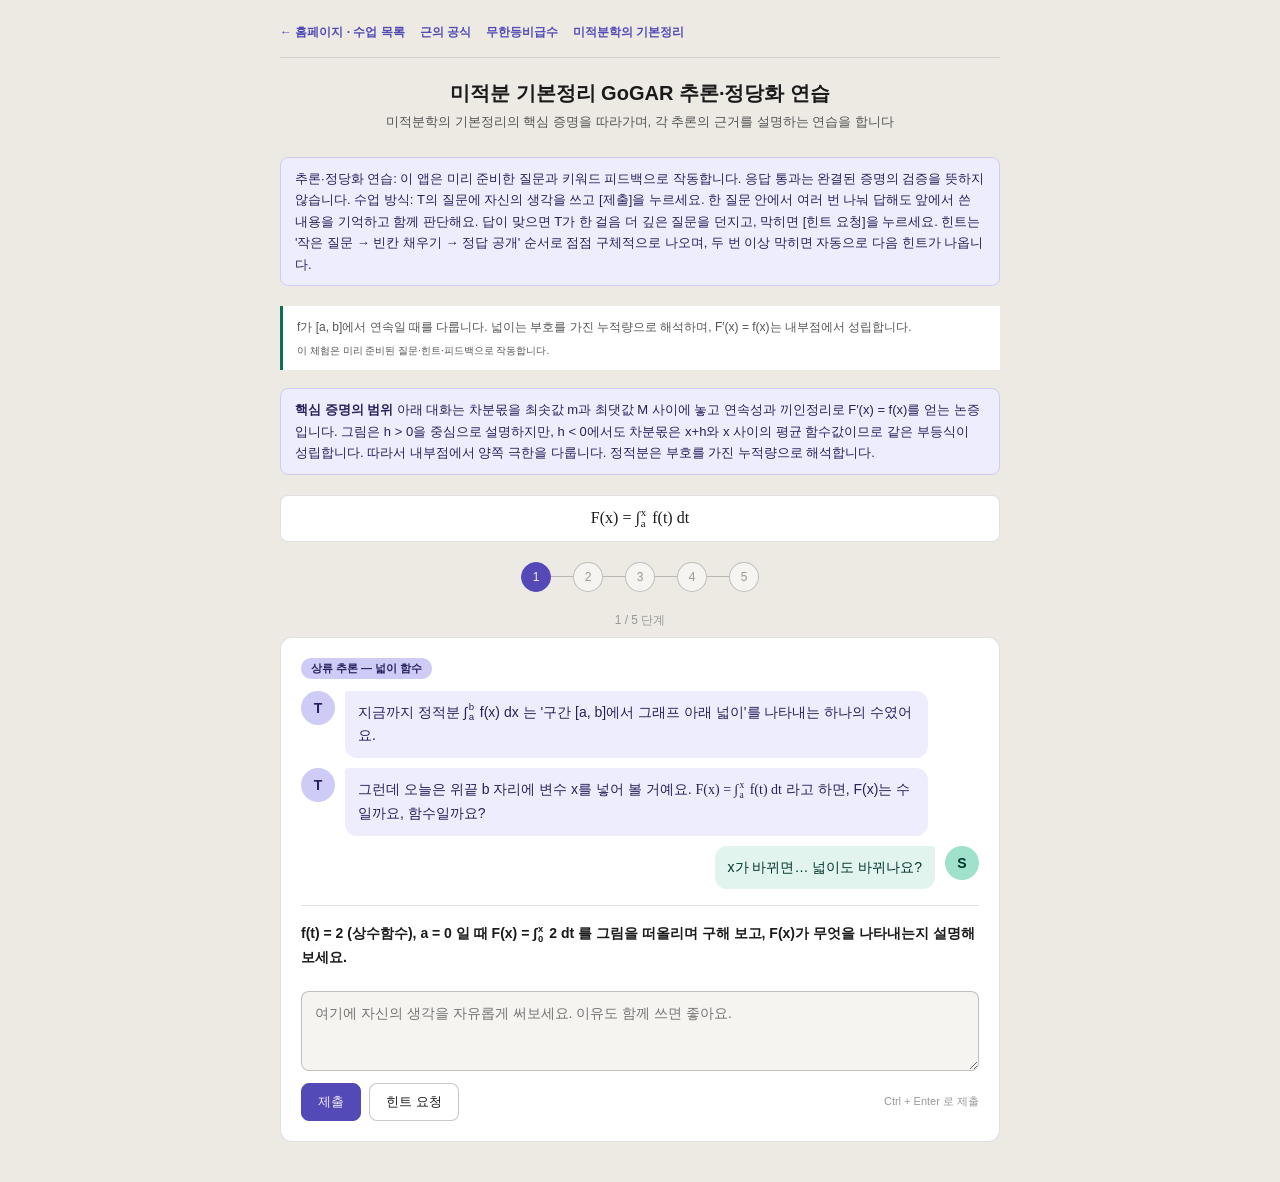
==== commit e954255c: "Clarify the FTC proof within reasoning practice" ====
--- a/gogar/ftc-lesson.html
+++ b/gogar/ftc-lesson.html
@@ -108,6 +108,7 @@
 <div class="hdr"><h1 id="title"></h1><p id="subtitle"></p></div>
 <div class="info" id="info"></div>
 <div class="lesson-context">f가 [a, b]에서 연속일 때를 다룹니다. 넓이는 부호를 가진 누적량으로 해석하며, F′(x) = f(x)는 내부점에서 성립합니다.<small>이 체험은 미리 준비된 질문·힌트·피드백으로 작동합니다.</small></div>
+<div class="info" id="proof-scope"><strong>핵심 증명의 범위</strong> 아래 대화는 차분몫을 최솟값 m과 최댓값 M 사이에 놓고 연속성과 끼인정리로 F′(x) = f(x)를 얻는 논증입니다. 그림은 h &gt; 0을 중심으로 설명하지만, h &lt; 0에서도 차분몫은 x+h와 x 사이의 평균 함수값이므로 같은 부등식이 성립합니다. 따라서 내부점에서 양쪽 극한을 다룹니다. 정적분은 부호를 가진 누적량으로 해석합니다.</div>
 <div class="fbox" id="fdisp"></div>
 <div class="snav" id="snav"></div>
 <div id="main"></div>
@@ -115,7 +116,7 @@
 <script>
 var T={
 title:"\uBBF8\uC801\uBD84 \uAE30\uBCF8\uC815\uB9AC GoGAR \uCD94\uB860\u00B7\uC815\uB2F9\uD654 \uC5F0\uC2B5",
-subtitle:"\uB204\uC801\uB7C9\u00B7\uBCC0\uD654\uC728\u00B7\uC5F0\uC18D\uC131\uC744 \uC5F0\uACB0\uD558\uBA70, \uBBF8\uC801\uBD84\uD559\uC758 \uAE30\uBCF8\uC815\uB9AC\uB97C \uC0AC\uC6A9\uD560 \uADFC\uAC70\uB97C \uC124\uBA85\uD558\uB294 \uC5F0\uC2B5\uC744 \uD569\uB2C8\uB2E4",
+subtitle:"\uBBF8\uC801\uBD84\uD559\uC758 \uAE30\uBCF8\uC815\uB9AC\uC758 \uD575\uC2EC \uC99D\uBA85\uC744 \uB530\uB77C\uAC00\uBA70, \uAC01 \uCD94\uB860\uC758 \uADFC\uAC70\uB97C \uC124\uBA85\uD558\uB294 \uC5F0\uC2B5\uC744 \uD569\uB2C8\uB2E4",
 info:"\uCD94\uB860\u00B7\uC815\uB2F9\uD654 \uC5F0\uC2B5: \uC774 \uC571\uC740 \uBBF8\uB9AC \uC900\uBE44\uD55C \uC9C8\uBB38\uACFC \uD0A4\uC6CC\uB4DC \uD53C\uB4DC\uBC31\uC73C\uB85C \uC791\uB3D9\uD569\uB2C8\uB2E4. \uC751\uB2F5 \uD1B5\uACFC\uB294 \uC644\uACB0\uB41C \uC99D\uBA85\uC758 \uAC80\uC99D\uC744 \uB73B\uD558\uC9C0 \uC54A\uC2B5\uB2C8\uB2E4. \uC218\uC5C5 \uBC29\uC2DD: T\uC758 \uC9C8\uBB38\uC5D0 \uC790\uC2E0\uC758 \uC0DD\uAC01\uC744 \uC4F0\uACE0 [\uC81C\uCD9C]\uC744 \uB204\uB974\uC138\uC694. \uD55C \uC9C8\uBB38 \uC548\uC5D0\uC11C \uC5EC\uB7EC \uBC88 \uB098\uB220 \uB2F5\uD574\uB3C4 \uC55E\uC5D0\uC11C \uC4F4 \uB0B4\uC6A9\uC744 \uAE30\uC5B5\uD558\uACE0 \uD568\uAED8 \uD310\uB2E8\uD574\uC694. \uB2F5\uC774 \uB9DE\uC73C\uBA74 T\uAC00 \uD55C \uAC78\uC74C \uB354 \uAE4A\uC740 \uC9C8\uBB38\uC744 \uB358\uC9C0\uACE0, \uB9C9\uD788\uBA74 [\uD78C\uD2B8 \uC694\uCCAD]\uC744 \uB204\uB974\uC138\uC694. \uD78C\uD2B8\uB294 '\uC791\uC740 \uC9C8\uBB38 \u2192 \uBE48\uCE78 \uCC44\uC6B0\uAE30 \u2192 \uC815\uB2F5 \uACF5\uAC1C' \uC21C\uC11C\uB85C \uC810\uC810 \uAD6C\uCCB4\uC801\uC73C\uB85C \uB098\uC624\uBA70, \uB450 \uBC88 \uC774\uC0C1 \uB9C9\uD788\uBA74 \uC790\uB3D9\uC73C\uB85C \uB2E4\uC74C \uD78C\uD2B8\uAC00 \uB098\uC635\uB2C8\uB2E4.",
 final:"d/dx \u222B[a,x] f(t) dt = f(x)<br>\u222B[a,b] f(x) dx = G(b) \u2212 G(a)<br><span style=\"font-size:14px\">(f\uB294 \uC5F0\uC18D\uD568\uC218, G\uB294 f\uC758 \uC784\uC758\uC758 \uBD80\uC815\uC801\uBD84)</span>",
 note:"\uC774 \uC218\uC5C5\uC758 \uB300\uD654 \uC790\uCCB4\uAC00 GoGAR(\uC774\uC720\uB97C \uC8FC\uACE0\uBC1B\uB294 \uAC8C\uC784)\uC600\uC5B4\uC694. \uB113\uC774 \uD568\uC218\uB77C\uB294 \uC815\uC758\uC5D0\uC11C \uCD9C\uBC1C\uD558\uACE0(\uC0C1\uB958 \uCD94\uB860), \uB760\uC758 \uB113\uC774\uC640 \uADF9\uD55C\uC73C\uB85C F\u2032(x) = f(x)\uB97C \uC774\uB04C\uC5B4\uB0B4\uACE0(\uD558\uB958 \uCD94\uB860), \uADF8\uB7F4\uB4EF\uD558\uC9C0\uB9CC \uD2C0\uB9B0 \uACC4\uC0B0\uC744 \uAC00\uB824\uB0B4\uACE0(\uC591\uB9BD \uBD88\uAC00\uB2A5), \uC6B0\uB9AC\uAC00 \uB298 \uC4F0\uB358 'G(b) \u2212 G(a)' \uACC4\uC0B0\uC774 \uC65C \uC815\uB2F9\uD55C\uC9C0 \uC2A4\uC2A4\uB85C \uC124\uBA85\uD558\uB294(\uC790\uACA9 \uBD80\uC5EC) \uACFC\uC815 \uC804\uCCB4\uAC00 \uC218\uD559\uC801 \uC774\uD574\uB97C \uC810\uAC80\uD558\uB294 \uC5F0\uC2B5\uC785\uB2C8\uB2E4.",
